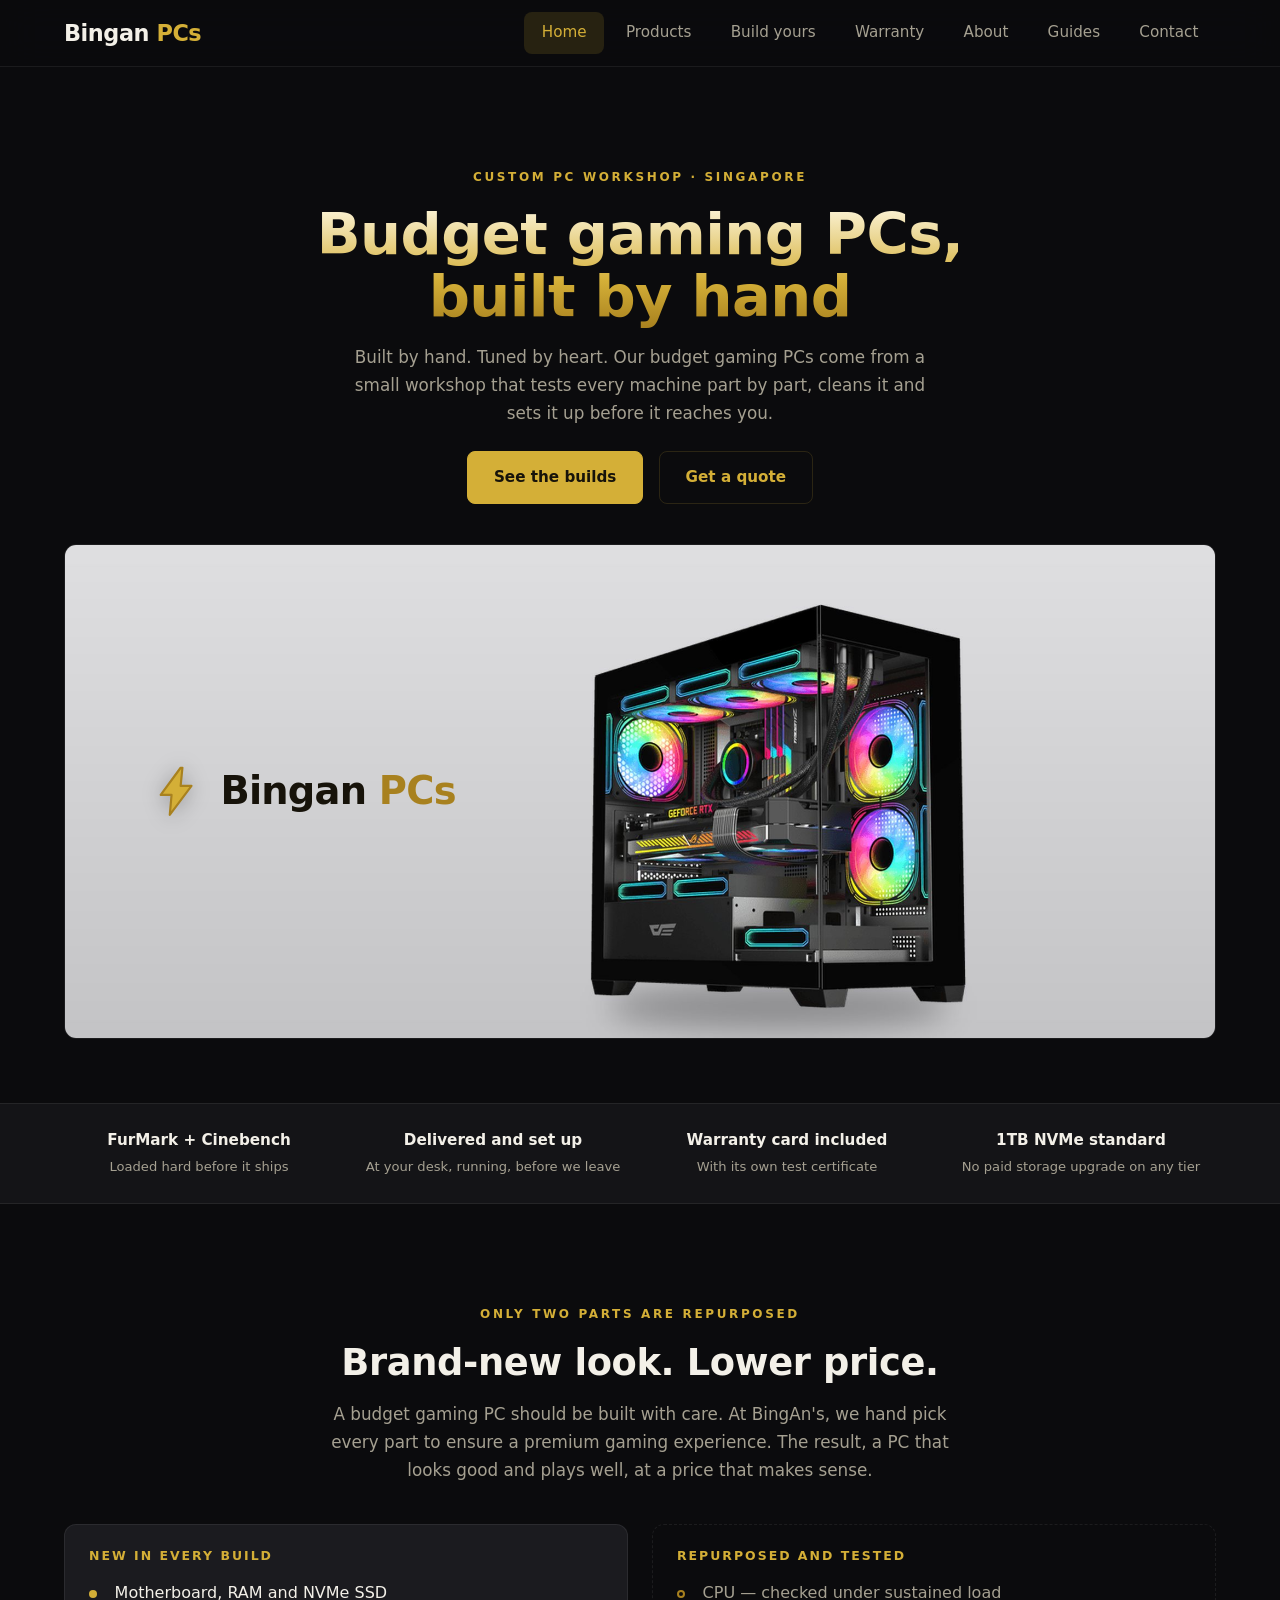
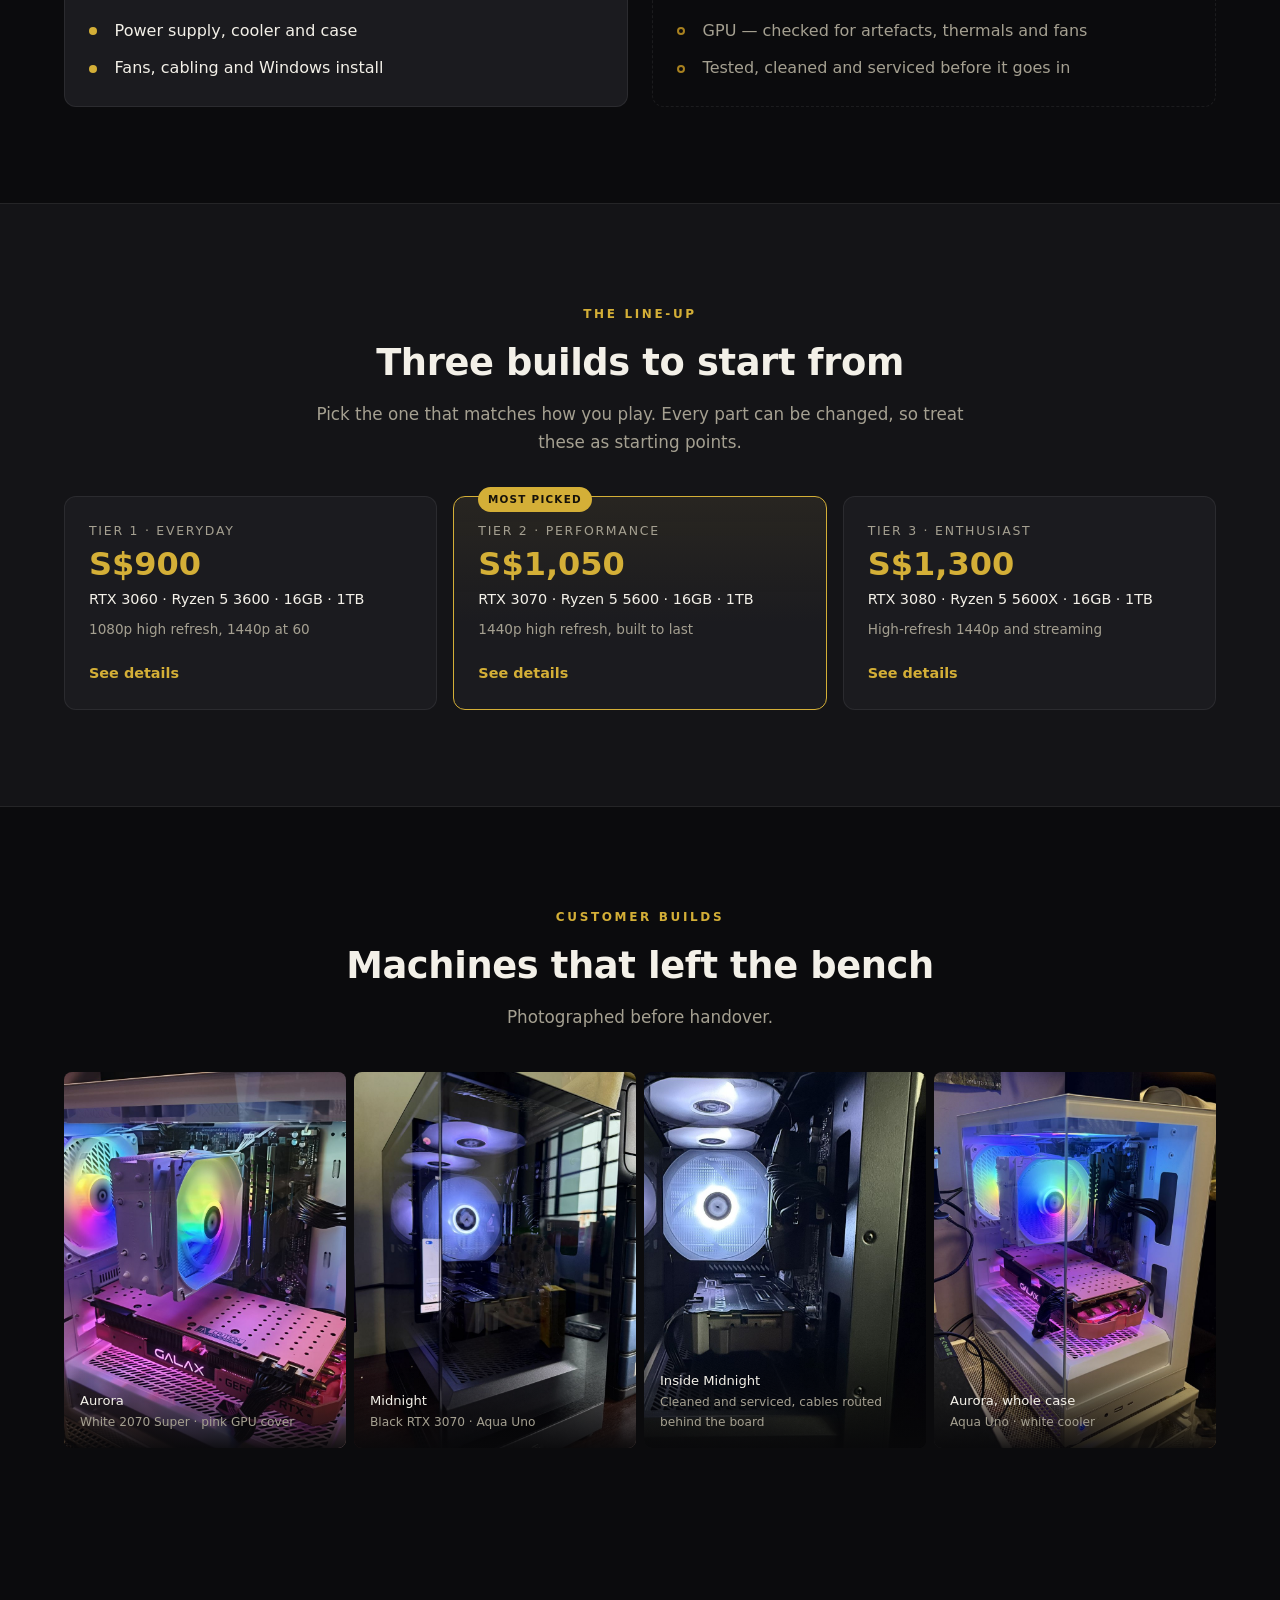
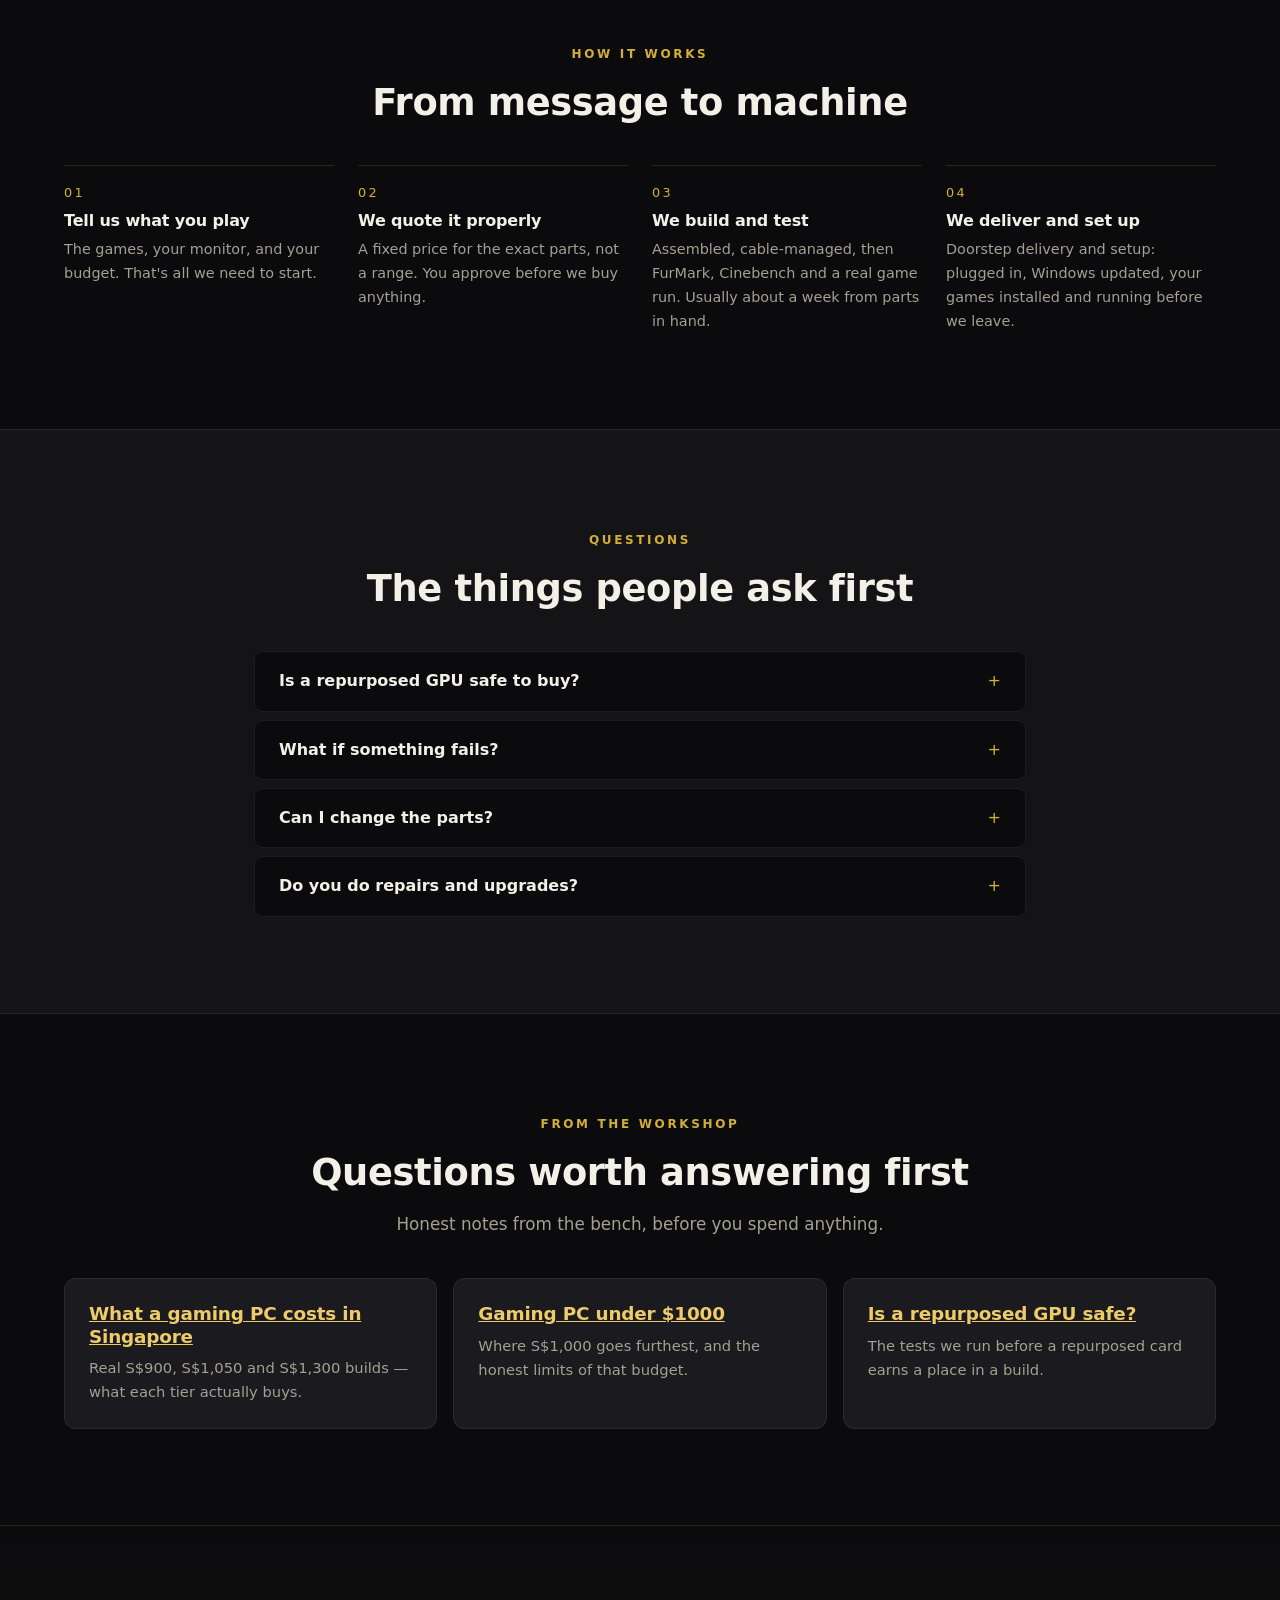
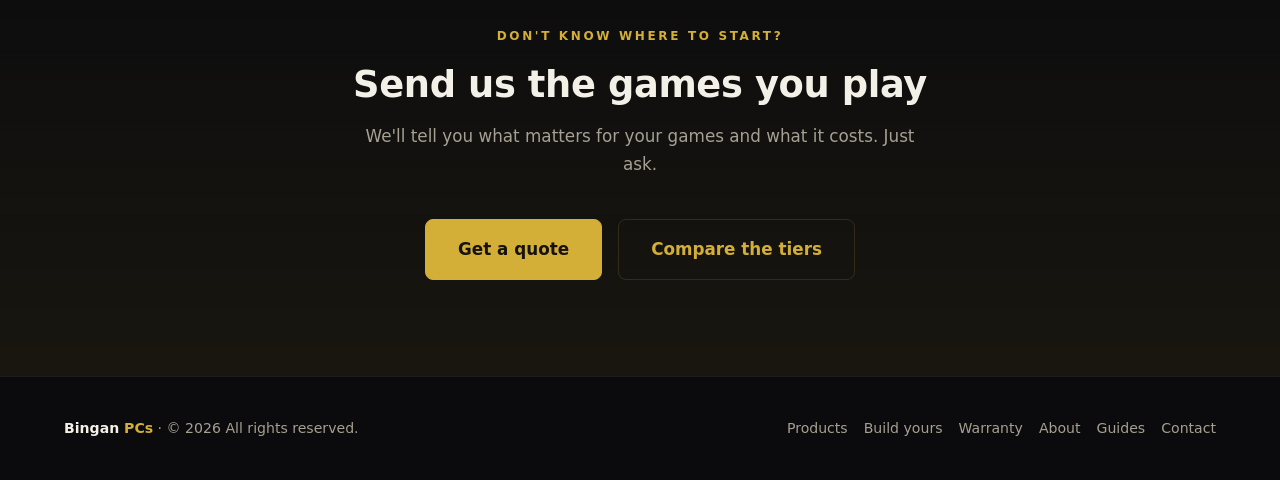
==== index.html @ a3b88c2c "Content update to better tell brand story" ====
<!DOCTYPE html>
<html lang="en-SG">
<head>
  <meta charset="UTF-8" />
  <meta name="viewport" content="width=device-width, initial-scale=1.0" />
  <title>Budget Gaming PC Singapore | Bingan PCs from S$900</title>
  <meta name="description" content="Bingan PCs builds budget gaming PCs by hand in Singapore from tested parts. Only the CPU and GPU are repurposed — 1TB NVMe standard, builds from S$900." />
  <link rel="canonical" href="https://binganpc.com/" />
  <meta name="theme-color" content="#0b0b0d" />
  <meta name="geo.region" content="SG" />
  <meta name="geo.placename" content="Singapore" />

  <meta property="og:site_name" content="Bingan PCs" />
  <meta property="og:title" content="Budget Gaming PC Singapore | Bingan PCs from S$900" />
  <meta property="og:description" content="Bingan PCs builds budget gaming PCs by hand in Singapore from tested parts. Only the CPU and GPU are repurposed — 1TB NVMe standard, builds from S$900." />
  <meta property="og:type" content="website" />
  <meta property="og:url" content="https://binganpc.com/" />
  <meta property="og:locale" content="en_SG" />
  <meta property="og:image" content="https://binganpc.com/assets/images/og/bingan-pcs-budget-gaming-pc-singapore.jpg" />
  <meta property="og:image:width" content="1200" />
  <meta property="og:image:height" content="630" />
  <meta name="twitter:card" content="summary_large_image" />
  <meta name="twitter:title" content="Budget Gaming PC Singapore | Bingan PCs from S$900" />
  <meta name="twitter:description" content="Bingan PCs builds budget gaming PCs by hand in Singapore from tested parts. Only the CPU and GPU are repurposed — 1TB NVMe standard, builds from S$900." />
  <meta name="twitter:image" content="https://binganpc.com/assets/images/og/bingan-pcs-budget-gaming-pc-singapore.jpg" />

  <link rel="icon" type="image/svg+xml" href="assets/icons/favicon.svg" />
  <link rel="stylesheet" href="css/styles.css" />

  <script type="application/ld+json">
  {
    "@context": "https://schema.org",
    "@graph": [
      {
        "@type": "Organization",
        "@id": "https://binganpc.com/#organization",
        "name": "Bingan PCs",
        "url": "https://binganpc.com/",
        "logo": "https://binganpc.com/assets/images/logo.png",
        "description": "Budget gaming PCs built by hand in Singapore from tested repurposed CPUs and GPUs, with all other parts new.",
        "areaServed": { "@type": "Country", "name": "Singapore" },
        "sameAs": ["https://www.carousell.sg/u/binganpc/"],
        "email": "support@binganpc.com"
      },
      {
        "@type": "WebSite",
        "@id": "https://binganpc.com/#website",
        "url": "https://binganpc.com/",
        "name": "Bingan PCs",
        "publisher": { "@id": "https://binganpc.com/#organization" },
        "inLanguage": "en-SG"
      },
      {
        "@type": "ComputerStore",
        "@id": "https://binganpc.com/#localbusiness",
        "name": "Bingan PCs",
        "url": "https://binganpc.com/",
        "image": "https://binganpc.com/assets/images/og/bingan-pcs-budget-gaming-pc-singapore.jpg",
        "logo": "https://binganpc.com/assets/images/logo.png",
        "description": "Custom budget gaming PCs, upgrades and repairs in Singapore.",
        "priceRange": "S$900–S$1,300",
        "currenciesAccepted": "SGD",
        "areaServed": { "@type": "Country", "name": "Singapore" }
      },
      {
        "@type": "FAQPage",
        "@id": "https://binganpc.com/#faq",
        "mainEntity": [
          {
            "@type": "Question",
            "name": "Is a repurposed GPU safe to buy?",
            "acceptedAnswer": {
              "@type": "Answer",
              "text": "It depends on which one. We test every card for artefacts under load, check the fans and thermals, and give it a clean and service before it goes in. If a card doesn't pass, we don't use it. That's why we repurpose parts one at a time instead of by the pallet."
            }
          },
          {
            "@type": "Question",
            "name": "What if something fails?",
            "acceptedAnswer": {
              "@type": "Answer",
              "text": "Every build is burned in before handover, so most faults surface before the machine reaches you. If a part fails afterwards, talk to us — we'd rather fix it than argue about it."
            }
          },
          {
            "@type": "Question",
            "name": "Can I change the parts?",
            "acceptedAnswer": {
              "@type": "Answer",
              "text": "Yes. Different case, more storage, RGB, a bigger GPU — the three tiers are starting points. Tell us the budget and we'll tell you honestly what it buys."
            }
          },
          {
            "@type": "Question",
            "name": "Do you do repairs and upgrades?",
            "acceptedAnswer": {
              "@type": "Answer",
              "text": "Yes — cleaning, re-pasting, storage upgrades, GPU swaps, and diagnosing machines that won't boot. Same workshop, same people."
            }
          }
        ]
      }
    ]
  }
  </script>
</head>
<body>
  <a class="skip-link" href="#main">Skip to content</a>

  <header class="site-header">
    <div class="container header-inner">
      <a href="index.html" class="brand">Bingan <span>PCs</span></a>

      <nav class="nav-toggle" aria-label="Menu toggle">
        <button type="button" id="navToggle" aria-expanded="false" aria-controls="mainNav" aria-label="Open menu">
          <img src="assets/images/down arrow.png" alt="" width="16" height="16" class="nav-arrow" />
        </button>
      </nav>

      <nav class="main-nav" id="mainNav" aria-label="Main navigation">
        <a href="index.html" aria-current="page">Home</a>
        <a href="products.html">Products</a>
        <a href="build.html">Build yours</a>
        <a href="warranty.html">Warranty</a>
        <a href="about.html">About</a>
        <a href="guides/index.html">Guides</a>
        <a href="contact.html">Contact</a>
      </nav>
    </div>
  </header>

  <main id="main">
    <section class="hero">
      <div class="container">
        <span class="eyebrow">Custom PC workshop · Singapore</span>
        <h1>Budget gaming PCs,<br />built by hand</h1>
        <p class="lead">Built by hand. Tuned by heart. Our budget gaming PCs come from a small workshop that tests every machine part by part, cleans it and sets it up before it reaches you.</p>
        <div class="hero-actions">
          <a href="products.html" class="btn btn-primary">See the builds</a>
          <a href="contact.html" class="btn btn-outline">Get a quote</a>
        </div>
      </div>
      <div class="container hero-media">
        <img class="hero-image" src="assets/images/hero.jpg" alt="A DarkFlash DS900M gaming PC with tempered glass panels and ARGB fans" width="2100" height="900" fetchpriority="high" />
        <div class="hero-mark" aria-hidden="true">
          <svg viewBox="0 0 32 32" fill="none" aria-hidden="true">
            <path d="M18 3 7 18h6l-1 11 12-16h-6l1-10z" fill="#d4af37" stroke="#a8811f" stroke-width="1.2" stroke-linejoin="round"/>
          </svg>
          <span>Bingan <em>PCs</em></span>
        </div>
      </div>
    </section>

    <section class="trust-strip">
      <div class="container trust-grid">
        <div class="trust-item"><strong>FurMark + Cinebench</strong><span>Loaded hard before it ships</span></div>
        <div class="trust-item"><strong>Delivered and set up</strong><span>At your desk, running, before we leave</span></div>
        <div class="trust-item"><strong>Warranty card included</strong><span>With its own test certificate</span></div>
        <div class="trust-item"><strong>1TB NVMe standard</strong><span>No paid storage upgrade on any tier</span></div>
      </div>
    </section>

    <section class="section">
      <div class="container">
        <div class="section-head">
          <span class="eyebrow">Only two parts are repurposed</span>
          <h2>Brand-new look. Lower price.</h2>
          <p class="lead">A budget gaming PC should be built with care. At BingAn's, we hand pick every part to ensure a premium gaming experience. The result, a PC that looks good and plays well, at a price that makes sense.</p>
        </div>

        <div class="split-2">
          <article class="panel">
            <h3 class="panel__title">New in every build</h3>
            <ul class="checklist">
              <li>Motherboard, RAM and NVMe SSD</li>
              <li>Power supply, cooler and case</li>
              <li>Fans, cabling and Windows install</li>
            </ul>
          </article>
          <article class="panel panel--muted">
            <h3 class="panel__title">Repurposed and tested</h3>
            <ul class="checklist checklist--dim">
              <li>CPU — checked under sustained load</li>
              <li>GPU — checked for artefacts, thermals and fans</li>
              <li>Tested, cleaned and serviced before it goes in</li>
            </ul>
          </article>
        </div>

        <!-- <p class="footnote">Everything you see is new, from the case to the cabling. Only the two parts inside that do the heavy lifting are repurposed, and both are tested before they go in.</p> -->
      </div>
    </section>

    <section class="section section-alt">
      <div class="container">
        <div class="section-head">
          <span class="eyebrow">The line-up</span>
          <h2>Three builds to start from</h2>
          <p class="lead">Pick the one that matches how you play. Every part can be changed, so treat these as starting points.</p>
        </div>

        <div class="tier-teaser">
          <a class="teaser" href="products.html#tier-1">
            <span class="teaser__label">Tier 1 · Everyday</span>
            <span class="teaser__price">S$900</span>
            <span class="teaser__spec">RTX 3060 · Ryzen 5 3600 · 16GB · 1TB</span>
            <span class="teaser__note">1080p high refresh, 1440p at 60</span>
            <span class="teaser__cta">See details</span>
          </a>
          <a class="teaser teaser--featured" href="products.html#tier-2">
            <span class="teaser__badge">Most picked</span>
            <span class="teaser__label">Tier 2 · Performance</span>
            <span class="teaser__price">S$1,050</span>
            <span class="teaser__spec">RTX 3070 · Ryzen 5 5600 · 16GB · 1TB</span>
            <span class="teaser__note">1440p high refresh, built to last</span>
            <span class="teaser__cta">See details</span>
          </a>
          <a class="teaser" href="products.html#tier-3">
            <span class="teaser__label">Tier 3 · Enthusiast</span>
            <span class="teaser__price">S$1,300</span>
            <span class="teaser__spec">RTX 3080 · Ryzen 5 5600X · 16GB · 1TB</span>
            <span class="teaser__note">High-refresh 1440p and streaming</span>
            <span class="teaser__cta">See details</span>
          </a>
        </div>
      </div>
    </section>

    <section class="section">
      <div class="container">
        <div class="section-head">
          <span class="eyebrow">Customer builds</span>
          <h2>Machines that left the bench</h2>
          <p class="lead">Photographed before handover.</p>
        </div>

        <div class="gallery">
          <figure>
            <img src="assets/images/builds/budget-gaming-pc-singapore-white-rgb.jpg" alt="Budget gaming PC in Singapore: white case with rainbow RGB fans and a pink graphics card cover" width="900" height="1200" />
            <figcaption>Aurora<span>White 2070 Super · pink GPU cover</span></figcaption>
          </figure>
          <figure>
            <img src="assets/images/builds/budget-gaming-pc-singapore-black-rgb.jpg" alt="Budget gaming PC in Singapore: black tempered-glass case with blue RGB lighting" width="900" height="1200" />
            <figcaption>Midnight<span>Black RTX 3070 · Aqua Uno</span></figcaption>
          </figure>
          <figure>
            <img src="assets/images/builds/budget-gaming-pc-singapore-internals.jpg" alt="Inside a Singapore-built budget gaming PC, showing the cleaned CPU cooler and graphics card" width="900" height="1200" />
            <figcaption>Inside Midnight<span>Cleaned and serviced, cables routed behind the board</span></figcaption>
          </figure>
          <figure>
            <img src="assets/images/builds/budget-gaming-pc-singapore-white-atx.jpg" alt="White budget gaming PC on the Singapore workshop stand, lit with rainbow RGB" width="900" height="1200" />
            <figcaption>Aurora, whole case<span>Aqua Uno · white cooler</span></figcaption>
          </figure>
        </div>
      </div>
    </section>

    <section class="section">
      <div class="container">
        <div class="section-head">
          <span class="eyebrow">How it works</span>
          <h2>From message to machine</h2>
        </div>
        <ol class="steps">
          <li class="step">
            <span class="step__num">01</span>
            <h3>Tell us what you play</h3>
            <p>The games, your monitor, and your budget. That's all we need to start.</p>
          </li>
          <li class="step">
            <span class="step__num">02</span>
            <h3>We quote it properly</h3>
            <p>A fixed price for the exact parts, not a range. You approve before we buy anything.</p>
          </li>
          <li class="step">
            <span class="step__num">03</span>
            <h3>We build and test</h3>
            <p>Assembled, cable-managed, then FurMark, Cinebench and a real game run. Usually about a week from parts in hand.</p>
          </li>
          <li class="step">
            <span class="step__num">04</span>
            <h3>We deliver and set up</h3>
            <p>Doorstep delivery and setup: plugged in, Windows updated, your games installed and running before we leave.</p>
          </li>
        </ol>
      </div>
    </section>

    <section class="section section-alt">
      <div class="container narrow">
        <div class="section-head">
          <span class="eyebrow">Questions</span>
          <h2>The things people ask first</h2>
        </div>

        <div class="faq">
          <details>
            <summary>Is a repurposed GPU safe to buy?</summary>
            <p>It depends on which one. We test every card for artefacts under load, check the fans and thermals, and give it a clean and service before it goes in. If a card doesn't pass, we don't use it. That's why we repurpose parts one at a time instead of by the pallet.</p>
          </details>
          <details>
            <summary>What if something fails?</summary>
            <p>Every build is burned in before handover, so most faults surface before the machine reaches you. If a part fails afterwards, talk to us — we'd rather fix it than argue about it.</p>
          </details>
          <details>
            <summary>Can I change the parts?</summary>
            <p>Yes. Different case, more storage, RGB, a bigger GPU — the three tiers are starting points. Tell us the budget and we'll tell you honestly what it buys.</p>
          </details>
          <details>
            <summary>Do you do repairs and upgrades?</summary>
            <p>Yes — cleaning, re-pasting, storage upgrades, GPU swaps, and diagnosing machines that won't boot. Same workshop, same people.</p>
          </details>
        </div>
      </div>
    </section>

    <section class="section">
      <div class="container">
        <div class="section-head">
          <span class="eyebrow">From the workshop</span>
          <h2>Questions worth answering first</h2>
          <p class="lead">Honest notes from the bench, before you spend anything.</p>
        </div>
        <div class="card-grid card-grid--3">
          <article class="card">
            <h3><a href="guides/budget-gaming-pc-cost-singapore.html">What a gaming PC costs in Singapore</a></h3>
            <p>Real S$900, S$1,050 and S$1,300 builds — what each tier actually buys.</p>
          </article>
          <article class="card">
            <h3><a href="guides/gaming-pc-under-1000-singapore.html">Gaming PC under $1000</a></h3>
            <p>Where S$1,000 goes furthest, and the honest limits of that budget.</p>
          </article>
          <article class="card">
            <h3><a href="guides/is-a-used-gpu-safe.html">Is a repurposed GPU safe?</a></h3>
            <p>The tests we run before a repurposed card earns a place in a build.</p>
          </article>
        </div>
      </div>
    </section>

    <section class="section section-cta">
      <div class="container cta">
        <span class="eyebrow">Don't know where to start?</span>
        <h2>Send us the games you play</h2>
        <p class="lead">We'll tell you what matters for your games and what it costs. Just ask.</p>
        <div class="hero-actions">
          <a href="contact.html" class="btn btn-primary btn-lg">Get a quote</a>
          <a href="products.html" class="btn btn-outline btn-lg">Compare the tiers</a>
        </div>
      </div>
    </section>
  </main>

  <footer class="site-footer">
    <div class="container footer-inner">
      <p><span class="brand-footer">Bingan <span>PCs</span></span> · &copy; <span id="year"></span> All rights reserved.</p>
      <nav class="footer-nav" aria-label="Footer navigation">
        <a href="products.html">Products</a>
        <a href="build.html">Build yours</a>
        <a href="warranty.html">Warranty</a>
        <a href="about.html">About</a>
        <a href="guides/index.html">Guides</a>
        <a href="contact.html">Contact</a>
      </nav>
    </div>
  </footer>

  <script src="js/main.js"></script>
</body>
</html>
---- css/styles.css ----
/* ==========================================================================
   PowerCyclePC — styles.css
   Base styles, design tokens, layout, and shared components.
   Theme: black + gold.
   ========================================================================== */

/* ---------- Design tokens ---------- */
:root {
  --color-bg: #0b0b0d;
  --color-surface: #141417;
  --color-surface-raised: #1b1b1f;
  --color-line: rgba(212, 175, 55, 0.16);
  --color-line-soft: rgba(255, 255, 255, 0.07);
  --color-text: #f3f0e8;
  --color-text-dim: #a5a091;
  --color-gold: #d4af37;
  --color-gold-light: #eecb6a;
  --color-gold-dark: #a8811f;
  --color-gold-ink: #17130a;

  --space-1: 0.5rem;
  --space-2: 1rem;
  --space-3: 1.5rem;
  --space-4: 2.5rem;
  --space-5: 4rem;
  --space-6: 6rem;

  --container-max: 1200px;
  --radius: 12px;
  --radius-sm: 8px;

  --font-sans: Inter, ui-sans-serif, system-ui, -apple-system, BlinkMacSystemFont, "Segoe UI", Roboto, "Helvetica Neue", Arial, sans-serif;
  --font-display: var(--font-sans);
}

html { scroll-behavior: smooth; -webkit-text-size-adjust: 100%; }
*, *::before, *::after { box-sizing: border-box; }

body {
  margin: 0;
  font-family: var(--font-sans);
  color: var(--color-text);
  background-color: var(--color-bg);
  line-height: 1.65;
  -webkit-font-smoothing: antialiased;
}

::selection { background: var(--color-gold); color: var(--color-gold-ink); }

h1, h2, h3 { font-family: var(--font-display); font-weight: 600; letter-spacing: -0.01em; line-height: 1.2; }
h2 { font-size: clamp(1.6rem, 3.4vw, 2.3rem); margin: 0 0 var(--space-2); }
h3 { font-size: 1.15rem; margin: 0 0 var(--space-1); }

img { max-width: 100%; height: auto; display: block; }

p { margin: 0 0 var(--space-2); }
a { color: var(--color-gold-light); }

:focus-visible { outline: 3px solid var(--color-gold); outline-offset: 3px; }

.skip-link {
  position: absolute; left: -9999px; top: 0; z-index: 999;
  background: var(--color-gold); color: var(--color-gold-ink);
  padding: var(--space-1) var(--space-2); font-weight: 600; text-decoration: none;
}
.skip-link:focus { left: var(--space-2); top: var(--space-1); }

/* ---------- Layout ---------- */
.container { width: 100%; max-width: var(--container-max); margin-inline: auto; padding-inline: var(--space-3); }
.container.narrow { max-width: 820px; }
.section { padding-block: var(--space-6); }
.section--tight-top { padding-top: var(--space-4); }
.section-alt { background-color: var(--color-surface); border-block: 1px solid var(--color-line-soft); }
.lead { color: var(--color-text-dim); font-size: 1.05rem; }
.eyebrow { display: inline-block; color: var(--color-gold); font-size: 0.75rem; font-weight: 600; letter-spacing: 0.22em; text-transform: uppercase; margin-bottom: var(--space-2); }
.eyebrow.small { font-size: 0.68rem; letter-spacing: 0.16em; }
.section-head { text-align: center; margin-bottom: var(--space-4); }
.section-head h1, .section-head h2 { margin: 0 0 var(--space-2); }
.section-head .lead { max-width: 62ch; margin-inline: auto; }

.footnote { color: var(--color-text-dim); font-size: 0.85rem; max-width: 76ch; margin: var(--space-3) auto 0; text-align: center; }

/* ---------- Breadcrumbs ---------- */
.breadcrumbs { max-width: var(--container-max); margin-inline: auto; padding: var(--space-2) var(--space-3) 0; font-size: 0.8rem; color: var(--color-text-dim); }
.breadcrumbs ol { list-style: none; display: flex; flex-wrap: wrap; gap: 0.35rem; margin: 0; padding: 0; }
.breadcrumbs li { display: inline-flex; align-items: center; gap: 0.35rem; }
.breadcrumbs li + li::before { content: "/"; color: var(--color-gold-dark); }
.breadcrumbs a { color: var(--color-text-dim); text-decoration: none; }
.breadcrumbs a:hover { color: var(--color-gold); }
.breadcrumbs [aria-current="page"] { color: var(--color-gold); }

/* ---------- Article / guide pages ---------- */
.article { max-width: 820px; margin-inline: auto; }
.article h2 { margin-top: var(--space-4); }
.article p, .article li { color: var(--color-text-dim); }
.article strong { color: var(--color-text); }
.article ul, .article ol { padding-left: 1.3rem; }
.article__meta { color: var(--color-gold); font-size: 0.82rem; letter-spacing: 0.06em; margin-bottom: var(--space-3); }
.article figure { margin: var(--space-3) 0; }
.article figure img { width: 100%; border-radius: var(--radius); border: 1px solid var(--color-line-soft); }
.article figure img.img--component { display: block; max-width: 560px; margin-inline: auto; }
.article figcaption { margin-top: 0.45rem; color: var(--color-text-dim); font-size: 0.78rem; line-height: 1.45; }
.article .perf-compare { margin: var(--space-3) 0; padding: var(--space-3); border: 1px solid var(--color-line-soft); border-radius: var(--radius); background: var(--color-surface-raised); }
.article .perf-row { display: grid; grid-template-columns: 160px 1fr 58px; gap: 0.75rem; align-items: center; margin-bottom: 0.85rem; color: var(--color-text); font-size: 0.88rem; }
.article .perf-row:last-of-type { margin-bottom: 0; }
.article .perf-track { height: 12px; border-radius: 999px; background: rgba(255, 255, 255, 0.08); overflow: hidden; }
.article .perf-bar { display: block; height: 100%; border-radius: inherit; }
.article .perf-bar--igpu { background: #8f96a3; }
.article .perf-bar--dgpu { background: var(--color-gold); }
.article .perf-value { text-align: right; color: var(--color-gold); font-weight: 600; }
.article .perf-note { margin-top: 1rem; font-size: 0.78rem; }
@media (max-width: 560px) {
  .article .perf-row { grid-template-columns: 1fr 58px; }
  .article .perf-track { grid-column: 1 / -1; grid-row: 2; }
}
.article .faq { margin-top: var(--space-2); }
.article__cta { margin-top: var(--space-4); padding: var(--space-3); border: 1px dashed var(--color-line); border-radius: var(--radius); background: rgba(212, 175, 55, 0.04); text-align: center; }
.article__cta p { color: var(--color-text-dim); margin-bottom: var(--space-2); }
.article__cta .btn { margin: 0.25rem; }

/* ---------- Hero ---------- */
.hero { padding-block: var(--space-6) var(--space-5); text-align: center; }
.hero--compact { padding-block: var(--space-5) var(--space-3); }
.hero h1 {
  margin: 0 0 var(--space-2);
  font-size: clamp(2.2rem, 6vw, 3.6rem);
  line-height: 1.08;
  background: linear-gradient(180deg, #fdf6dd 0%, var(--color-gold) 62%, var(--color-gold-dark) 100%);
  -webkit-background-clip: text;
  background-clip: text;
  -webkit-text-fill-color: transparent;
  color: transparent;
}
.hero .lead { margin: 0 auto var(--space-3); max-width: 56ch; }
.hero-actions { display: flex; gap: var(--space-2); justify-content: center; flex-wrap: wrap; }
.hero-media { margin-top: var(--space-4); position: relative; }
.hero-mark {
  position: absolute; left: 9%; top: 50%; transform: translateY(-50%);
  display: flex; align-items: center; gap: 0.9rem; pointer-events: none;
}
.hero-mark svg { width: 58px; height: 58px; filter: drop-shadow(0 2px 10px rgba(0,0,0,.25)); }
.hero-mark span { font-size: clamp(1.5rem, 3vw, 2.4rem); font-weight: 700; letter-spacing: -0.02em; color: #17130a; }
.hero-mark em { font-style: normal; color: #a8811f; }
@media (max-width: 760px) { .hero-mark { left: 6%; gap: 0.5rem; } .hero-mark svg { width: 34px; height: 34px; } }
.hero-image { width: 100%; border-radius: var(--radius); border: 1px solid var(--color-line-soft); }

/* ---------- Buttons ---------- */
.btn {
  display: inline-flex; align-items: center; justify-content: center;
  gap: var(--space-1);
  background-color: var(--color-gold);
  color: var(--color-gold-ink);
  border: 1px solid var(--color-gold);
  text-decoration: none;
  padding: 0.8rem 1.6rem;
  border-radius: var(--radius-sm);
  font-weight: 600;
  font-size: 0.95rem;
  transition: background-color 0.2s ease, transform 0.2s ease, border-color 0.2s ease, color 0.2s ease;
}
.btn:hover { background-color: var(--color-gold-light); border-color: var(--color-gold-light); transform: translateY(-1px); }
.btn-primary { background-color: var(--color-gold); color: var(--color-gold-ink); }
.btn-outline { background-color: transparent; color: var(--color-gold); border-color: var(--color-line); }
.btn-outline:hover { background-color: rgba(212, 175, 55, 0.1); border-color: var(--color-gold); color: var(--color-gold-light); transform: translateY(-1px); }
.btn-lg { padding: 1rem 2rem; font-size: 1.05rem; }
.btn-block { display: flex; width: 100%; margin-top: var(--space-3); }

/* ---------- Header & nav ---------- */
.site-header {
  position: sticky; top: 0; z-index: 100;
  background-color: rgba(11, 11, 13, 0.85);
  border-block-end: 1px solid var(--color-line-soft);
  backdrop-filter: saturate(180%) blur(20px);
  -webkit-backdrop-filter: saturate(180%) blur(20px);
}
.header-inner { position: relative; display: flex; align-items: center; justify-content: space-between; height: 66px; gap: var(--space-2); }
.brand { font-family: var(--font-display); font-size: 1.4rem; font-weight: 700; color: var(--color-text); text-decoration: none; white-space: nowrap; letter-spacing: -0.02em; }
.brand span { color: var(--color-gold); }

.nav-toggle { display: none; }
.nav-toggle button { width: 44px; height: 34px; background: transparent; border: 1px solid var(--color-line); border-radius: 6px; display: flex; align-items: center; justify-content: center; padding: 0; cursor: pointer; }
.nav-arrow { width: 16px; height: auto; transition: transform 0.3s ease; }

.main-nav { display: flex; gap: 0.25rem; }
.main-nav a { padding: 0.5rem 1.1rem; color: var(--color-text-dim); text-decoration: none; border-radius: var(--radius-sm); font-size: 0.95rem; transition: color 0.2s ease, background-color 0.2s ease; }
.main-nav a:hover { color: var(--color-gold); background-color: rgba(212, 175, 55, 0.08); }
.main-nav a[aria-current="page"] { color: var(--color-gold); background-color: rgba(212, 175, 55, 0.14); font-weight: 500; }

@media (max-width: 768px) {
  .nav-toggle { display: inline-flex; }
  .main-nav {
    position: absolute; top: calc(100% + 8px); right: var(--space-2);
    min-width: 220px; padding: var(--space-2);
    flex-direction: column; gap: 0.25rem;
    background-color: var(--color-surface-raised);
    border: 1px solid var(--color-line);
    border-radius: var(--radius);
    box-shadow: 0 16px 40px rgba(0, 0, 0, 0.5);
    opacity: 0; pointer-events: none;
    transform: translateY(-8px);
    transition: opacity 0.22s ease, transform 0.22s ease;
  }
  .main-nav.is-open { opacity: 1; pointer-events: auto; transform: translateY(0); }
  .main-nav a { padding: 0.7rem var(--space-2); text-align: center; }
}

/* ---------- Trust strip ---------- */
.trust-strip { border-block: 1px solid var(--color-line-soft); background-color: var(--color-surface); padding-block: var(--space-3); }
.trust-grid { display: grid; grid-template-columns: repeat(4, 1fr); gap: var(--space-3); }
.trust-item { text-align: center; }
.trust-item strong { display: block; color: var(--color-text); font-size: 0.95rem; }
.trust-item span { color: var(--color-text-dim); font-size: 0.82rem; }
@media (max-width: 720px) {
  .trust-grid { grid-template-columns: repeat(2, 1fr); gap: var(--space-2); }
}

/* ---------- Panels / comparison split ---------- */
.split-2 { display: grid; grid-template-columns: 1fr 1fr; gap: var(--space-3); }
@media (max-width: 720px) { .split-2 { grid-template-columns: 1fr; } }

.panel { background-color: var(--color-surface-raised); border: 1px solid var(--color-line-soft); border-radius: var(--radius); padding: var(--space-3); }
.panel--muted { background-color: transparent; border-style: dashed; }
.panel__title { color: var(--color-gold); font-size: 0.78rem; letter-spacing: 0.16em; text-transform: uppercase; margin-bottom: var(--space-2); }

.checklist { list-style: none; margin: 0; padding: 0; display: grid; gap: 0.7rem; }
.checklist li { position: relative; padding-left: 1.6rem; color: var(--color-text); }
.checklist li::before { content: ""; position: absolute; left: 0; top: 0.6em; width: 8px; height: 8px; border-radius: 50%; background: var(--color-gold); }
.checklist--dim li { color: var(--color-text-dim); }
.checklist--dim li::before { background: transparent; border: 2px solid var(--color-gold-dark); }
.checklist--wide { max-width: 70ch; margin-inline: auto; }
.checklist--wide li { color: var(--color-text-dim); }
.checklist--wide strong { color: var(--color-text); }

/* ---------- Tier teasers ---------- */
.tier-teaser { display: grid; grid-template-columns: repeat(3, 1fr); gap: var(--space-2); }
@media (max-width: 900px) { .tier-teaser { grid-template-columns: 1fr; } }

.teaser {
  position: relative;
  display: flex; flex-direction: column; gap: 0.35rem;
  padding: var(--space-3);
  background-color: var(--color-surface-raised);
  border: 1px solid var(--color-line-soft);
  border-radius: var(--radius);
  text-decoration: none; color: inherit;
  transition: border-color 0.2s ease, transform 0.2s ease;
}
.teaser:hover { border-color: var(--color-gold); transform: translateY(-2px); }
.teaser--featured { border-color: var(--color-gold); background: linear-gradient(180deg, rgba(212, 175, 55, 0.07), transparent 60%), var(--color-surface-raised); }
.teaser__badge { position: absolute; top: -10px; left: var(--space-3); background: var(--color-gold); color: var(--color-gold-ink); font-size: 0.65rem; font-weight: 700; letter-spacing: 0.12em; text-transform: uppercase; padding: 0.25rem 0.6rem; border-radius: 999px; }
.teaser__label { color: var(--color-text-dim); font-size: 0.78rem; letter-spacing: 0.14em; text-transform: uppercase; }
.teaser__price { color: var(--color-gold); font-size: 2rem; font-weight: 600; line-height: 1.1; }
.teaser__spec { font-size: 0.9rem; color: var(--color-text); }
.teaser__note { font-size: 0.85rem; color: var(--color-text-dim); }
.teaser__cta { margin-top: var(--space-2); font-size: 0.9rem; font-weight: 600; color: var(--color-gold); }

/* ---------- Steps ---------- */
.steps { list-style: none; margin: 0; padding: 0; display: grid; grid-template-columns: repeat(4, 1fr); gap: var(--space-3); counter-reset: step; }
@media (max-width: 900px) { .steps { grid-template-columns: 1fr 1fr; } }
@media (max-width: 560px) { .steps { grid-template-columns: 1fr; } }
.step { border-top: 1px solid var(--color-line); padding-top: var(--space-2); }
.step__num { display: block; color: var(--color-gold); font-size: 0.8rem; letter-spacing: 0.18em; margin-bottom: var(--space-1); }
.step h3 { font-size: 1rem; }
.step p { color: var(--color-text-dim); font-size: 0.9rem; margin: 0; }

/* ---------- FAQ ---------- */
.faq { display: grid; gap: var(--space-1); }
.faq details { background-color: var(--color-bg); border: 1px solid var(--color-line-soft); border-radius: var(--radius-sm); padding: var(--space-2) var(--space-3); }
.faq details[open] { border-color: var(--color-line); }
.faq summary { cursor: pointer; font-weight: 600; list-style: none; display: flex; justify-content: space-between; gap: var(--space-2); }
.faq summary::-webkit-details-marker { display: none; }
.faq summary::after { content: "+"; color: var(--color-gold); font-weight: 400; }
.faq details[open] summary::after { content: "–"; }
.faq p { color: var(--color-text-dim); font-size: 0.95rem; margin: var(--space-2) 0 0; }

/* ---------- CTA band ---------- */
.section-cta { background: linear-gradient(180deg, transparent, rgba(212, 175, 55, 0.07)); border-top: 1px solid var(--color-line-soft); }
.cta { text-align: center; }
.cta h2 { margin: 0 0 var(--space-2); }
.cta .lead { margin: 0 auto var(--space-4); max-width: 54ch; }

/* ---------- Cards (generic) ---------- */
.card-grid { display: grid; gap: var(--space-2); }
.card-grid--3 { grid-template-columns: repeat(3, 1fr); }
@media (max-width: 800px) { .card-grid--3 { grid-template-columns: 1fr; } }
.card { background-color: var(--color-surface-raised); border: 1px solid var(--color-line-soft); border-radius: var(--radius); padding: var(--space-3); }
.card p { color: var(--color-text-dim); font-size: 0.92rem; margin: 0; }

/* ---------- Footer ---------- */
.site-footer { padding-block: var(--space-4); border-top: 1px solid var(--color-line-soft); color: var(--color-text-dim); font-size: 0.88rem; }
.footer-inner { display: flex; justify-content: space-between; align-items: center; gap: var(--space-2); flex-wrap: wrap; }
.site-footer p { margin: 0; }
.brand-footer { color: var(--color-text); font-weight: 600; }
.brand-footer span { color: var(--color-gold); }
.footer-nav { display: flex; gap: var(--space-2); }
.footer-nav a { color: var(--color-text-dim); text-decoration: none; }
.footer-nav a:hover { color: var(--color-gold); }

/* ==========================================================================
   Products page
   ========================================================================== */

.tier-grid { display: grid; gap: var(--space-2); align-items: stretch; }
@media (min-width: 900px) { .tier-grid { grid-template-columns: repeat(3, 1fr); } }

.product-card {
  position: relative;
  display: flex; flex-direction: column;
  background-color: var(--color-surface-raised);
  border: 1px solid var(--color-line-soft);
  border-radius: var(--radius);
  padding: var(--space-3);
}
.product-card--featured { border: 1px solid var(--color-gold); background: linear-gradient(180deg, rgba(212, 175, 55, 0.06), transparent 45%), var(--color-surface-raised); }
.card-badge { position: absolute; top: -10px; left: var(--space-3); background: var(--color-gold); color: var(--color-gold-ink); font-size: 0.65rem; font-weight: 700; letter-spacing: 0.12em; text-transform: uppercase; padding: 0.25rem 0.6rem; border-radius: 999px; }
.card-header { margin-bottom: var(--space-2); }
.card-kicker { display: block; color: var(--color-text-dim); font-size: 0.76rem; letter-spacing: 0.14em; text-transform: uppercase; margin-bottom: var(--space-1); }
.price { color: var(--color-gold); font-weight: 600; font-size: 2.1rem; line-height: 1.1; margin: 0; }
.card-sub { color: var(--color-text-dim); font-size: 0.88rem; margin: var(--space-1) 0 0; }

.product-specs { width: 100%; border-collapse: collapse; margin-bottom: var(--space-2); }
.product-specs th, .product-specs td { padding: 0.55rem 0; text-align: left; vertical-align: top; font-size: 0.9rem; border-bottom: 1px solid var(--color-line-soft); font-weight: 400; }
.product-specs th { width: 38%; color: var(--color-text-dim); }
.product-specs td { color: var(--color-text); }
.alt { color: var(--color-text-dim); font-size: 0.82rem; }
.incl { color: var(--color-gold); font-size: 0.72rem; letter-spacing: 0.1em; text-transform: uppercase; }

.gameplay-section { margin-bottom: var(--space-2); }
.gameplay-title { font-size: 0.72rem; letter-spacing: 0.14em; text-transform: uppercase; color: var(--color-text-dim); margin-bottom: var(--space-1); }
.gameplay-list { list-style: none; margin: 0; padding: 0; }
.gameplay-list li { padding: 0.5rem 0; border-bottom: 1px solid var(--color-line-soft); font-size: 0.86rem; }
.gameplay-list li:last-child { border-bottom: 0; }
.gameplay-list strong { display: block; font-weight: 500; color: var(--color-text); }
.gameplay-list span { display: block; color: var(--color-text-dim); font-size: 0.79rem; }

.card-foot { color: var(--color-text-dim); font-size: 0.84rem; margin: auto 0 0; padding-top: var(--space-2); border-top: 1px solid var(--color-line-soft); }

/* Comparison table */
.table-scroll { overflow-x: auto; }
.compare { width: 100%; border-collapse: collapse; min-width: 640px; font-size: 0.92rem; }
.compare th, .compare td { padding: 0.75rem var(--space-2); text-align: left; border-bottom: 1px solid var(--color-line-soft); }
.compare thead th { color: var(--color-text-dim); font-size: 0.76rem; letter-spacing: 0.12em; text-transform: uppercase; font-weight: 600; }
.compare tbody th { color: var(--color-text-dim); font-weight: 400; width: 22%; }
.compare .price-cell { color: var(--color-gold); font-weight: 600; font-size: 1.05rem; }
.compare .is-featured { background-color: rgba(212, 175, 55, 0.06); }

/* Options */
.option-grid { display: grid; grid-template-columns: repeat(2, 1fr); gap: var(--space-2); }
@media (max-width: 700px) { .option-grid { grid-template-columns: 1fr; } }
.option-card { background-color: var(--color-surface-raised); border: 1px solid var(--color-line-soft); border-radius: var(--radius); padding: var(--space-3); }
.option-card p { color: var(--color-text-dim); font-size: 0.9rem; margin: 0; }
.option-price { color: var(--color-gold) !important; font-weight: 600; margin-bottom: var(--space-1) !important; }

/* ==========================================================================
   Contact page
   ========================================================================== */
.contact-stack { display: grid; grid-template-columns: repeat(3, 1fr); gap: var(--space-2); align-items: stretch; }
@media (max-width: 860px) { .contact-stack { grid-template-columns: 1fr; } }

.contact-card[hidden] { display: none; }
.contact-card { display: flex; flex-direction: column; text-align: center; background-color: var(--color-surface-raised); border: 1px solid var(--color-line-soft); border-radius: var(--radius); overflow: hidden; }
.card-image-wrap { aspect-ratio: 16 / 10; background-color: #fff; overflow: hidden; }
.card-image-wrap img { width: 100%; height: 100%; object-fit: contain; padding: var(--space-4); }
.card-body { padding: var(--space-3); display: flex; flex-direction: column; gap: var(--space-1); flex: 1; }
.card-body h2 { margin: 0; font-size: 1.35rem; }
.card-body .lead { font-size: 0.92rem; margin: 0 0 var(--space-2); }
.card-body .btn { margin-top: auto; }

.info-grid { display: grid; grid-template-columns: repeat(3, 1fr); gap: var(--space-2); margin-top: var(--space-4); }
@media (max-width: 800px) { .info-grid { grid-template-columns: 1fr; } }
.info-card { border-left: 2px solid var(--color-gold-dark); padding-left: var(--space-2); }
.info-card p { color: var(--color-text-dim); font-size: 0.9rem; margin: 0; }

.payment-wrapper { text-align: center; max-width: 70ch; margin-inline: auto; }
.payment-wrapper h2 { margin: 0 0 var(--space-2); }
.payment-wrapper .lead { margin: 0 auto var(--space-2); }
.payment-wrapper p:last-child { color: var(--color-text-dim); font-size: 0.9rem; }

/* ==========================================================================
   About page
   ========================================================================== */
.split { display: grid; grid-template-columns: 1fr; gap: var(--space-4); align-items: start; }
.story { max-width: 70ch; }
.story p { color: var(--color-text-dim); }
.story h2 { margin-bottom: var(--space-2); }
.story-media img { display: block; width: 100%; max-width: 860px; margin-inline: auto; border-radius: var(--radius); border: 1px solid var(--color-line-soft); }

/* ==========================================================================
   Build photography
   ========================================================================== */
.product-card--media { padding-top: 0; }
.card-media { margin: 0 calc(-1 * var(--space-3)) var(--space-3); }
.card-media img { width: 100%; aspect-ratio: 4 / 3; object-fit: cover; display: block; }

.gallery { display: grid; grid-template-columns: repeat(4, 1fr); gap: var(--space-1); }
@media (max-width: 900px) { .gallery { grid-template-columns: repeat(2, 1fr); } }
@media (max-width: 520px) { .gallery { grid-template-columns: 1fr; } }
.gallery figure { margin: 0; position: relative; overflow: hidden; border-radius: var(--radius-sm); background: var(--color-surface-raised); }
.gallery img { width: 100%; height: 100%; object-fit: cover; aspect-ratio: 3 / 4; transition: transform 0.4s ease; }
.gallery figure:hover img { transform: scale(1.03); }
.gallery figcaption {
  position: absolute; inset: auto 0 0 0;
  padding: var(--space-3) var(--space-2) var(--space-2);
  font-size: 0.82rem; color: var(--color-text);
  background: linear-gradient(180deg, transparent, rgba(8, 8, 10, 0.92));
}
.gallery figcaption span { display: block; color: var(--color-text-dim); font-size: 0.76rem; }
/* ==========================================================================
   Configurator (build.html)
   ========================================================================== */
.config { display: grid; grid-template-columns: minmax(0, 1fr) 340px; gap: var(--space-4); align-items: start; }
@media (max-width: 940px) { .config { grid-template-columns: 1fr; } }

.config-step { border: 0; padding: 0; margin: 0 0 var(--space-4); }
.config-step legend { display: flex; align-items: center; gap: 0.6rem; padding: 0; margin-bottom: var(--space-2); }
.config-step__num {
  display: inline-flex; align-items: center; justify-content: center;
  width: 26px; height: 26px; border-radius: 50%;
  border: 1px solid var(--color-gold); color: var(--color-gold);
  font-size: 0.8rem; flex-shrink: 0;
}
.config-step__title { font-size: 1.15rem; font-weight: 600; }

.base-grid { display: grid; grid-template-columns: repeat(3, 1fr); gap: var(--space-2); }
@media (max-width: 760px) { .base-grid { grid-template-columns: 1fr; } }

.base-option { position: relative; display: block; cursor: pointer; }
.base-option input { position: absolute; inset: 0; width: 100%; height: 100%; margin: 0; opacity: 0; cursor: pointer; z-index: 2; }
.base-card {
  position: relative; display: flex; flex-direction: column; height: 100%;
  overflow: hidden; background: var(--color-surface-raised);
  border: 1px solid var(--color-line-soft); border-radius: var(--radius);
  transition: border-color 0.2s ease, transform 0.2s ease;
}
.base-option:hover .base-card { border-color: var(--color-line); }
.base-option input:checked + .base-card { border-color: var(--color-gold); box-shadow: inset 0 0 0 1px var(--color-gold); }
.base-option input:focus-visible + .base-card { outline: 3px solid var(--color-gold); outline-offset: 3px; }
.base-card img { width: 100%; aspect-ratio: 4 / 3; object-fit: cover; }
.base-card__badge {
  position: absolute; top: 8px; left: 8px; z-index: 1;
  background: var(--color-gold); color: var(--color-gold-ink);
  font-size: 0.6rem; font-weight: 700; letter-spacing: 0.1em; text-transform: uppercase;
  padding: 0.2rem 0.5rem; border-radius: 999px;
}
.base-card__body { display: flex; flex-direction: column; gap: 0.15rem; padding: var(--space-2); flex: 1; }
.base-card__name { font-weight: 600; font-size: 0.95rem; }
.base-card__spec { color: var(--color-text-dim); font-size: 0.8rem; }
.base-card__price { color: var(--color-gold); font-weight: 600; font-size: 1.15rem; margin-top: auto; padding-top: 0.4rem; }

.opt-group { margin-bottom: var(--space-3); }
.opt-label { color: var(--color-text-dim); font-size: 0.72rem; letter-spacing: 0.14em; text-transform: uppercase; margin: 0 0 0.6rem; }
.pills { display: flex; flex-wrap: wrap; gap: 0.6rem; }
.pill { position: relative; cursor: pointer; }
.pill input { position: absolute; inset: 0; width: 100%; height: 100%; margin: 0; opacity: 0; cursor: pointer; z-index: 2; }
.pill span {
  display: flex; flex-direction: column; gap: 0.1rem;
  min-width: 160px; padding: 0.7rem 1rem;
  border: 1px solid var(--color-line-soft); border-radius: 10px;
  background: var(--color-surface-raised);
  transition: border-color 0.2s ease, background-color 0.2s ease;
}
.pill:hover span { border-color: var(--color-line); }
.pill input:checked + span { border-color: var(--color-gold); background: rgba(212, 175, 55, 0.08); }
.pill input:focus-visible + span { outline: 3px solid var(--color-gold); outline-offset: 3px; }
.pill em { font-style: normal; font-size: 0.76rem; color: var(--color-text-dim); }
.pill input:checked + span em { color: var(--color-gold); }
.opt-hint { color: var(--color-text-dim); font-size: 0.8rem; margin: var(--space-2) 0 0; }

.summary {
  position: sticky; top: 84px;
  background: var(--color-surface-raised);
  border: 1px solid var(--color-line);
  border-radius: var(--radius);
  padding: var(--space-3);
}
@media (max-width: 940px) { .summary { position: static; } }
.summary__label { color: var(--color-gold); font-size: 0.72rem; letter-spacing: 0.16em; text-transform: uppercase; margin: 0 0 var(--space-2); }
.summary__list { list-style: none; margin: 0 0 var(--space-2); padding: 0; display: grid; gap: 0.55rem; }
.summary__list li { display: flex; flex-direction: column; gap: 0.05rem; padding-bottom: 0.55rem; border-bottom: 1px solid var(--color-line-soft); }
.summary__list span { color: var(--color-text-dim); font-size: 0.68rem; letter-spacing: 0.12em; text-transform: uppercase; }
.summary__list b { font-weight: 500; font-size: 0.9rem; }
.summary__list i { font-style: normal; font-size: 0.78rem; color: var(--color-gold); }
.summary__total { display: flex; justify-content: space-between; align-items: baseline; gap: var(--space-2); margin: var(--space-2) 0 var(--space-1); }
.summary__total span { color: var(--color-text-dim); font-size: 0.85rem; }
.summary__total strong { color: var(--color-gold); font-size: 1.7rem; font-weight: 600; }
.summary__note { color: var(--color-text-dim); font-size: 0.76rem; margin: 0 0 var(--space-2); }
.summary .btn-block + .btn-block { margin-top: 0.6rem; }
.summary__copied { color: var(--color-gold); font-size: 0.78rem; margin: 0.6rem 0 0; text-align: center; }

/* ---------- Tier card motion ---------- */
.product-card {
  transition: transform 0.35s cubic-bezier(0.2, 0.8, 0.2, 1),
              border-color 0.3s ease, box-shadow 0.35s ease;
}
.product-card:hover {
  transform: translateY(-6px);
  border-color: var(--color-gold);
  box-shadow: 0 18px 44px rgba(0, 0, 0, 0.5), 0 0 0 1px rgba(212, 175, 55, 0.25);
}
.product-card .card-media { overflow: hidden; }
.product-card .card-media img { transition: transform 0.6s cubic-bezier(0.2, 0.8, 0.2, 1); }
.product-card:hover .card-media img { transform: scale(1.045); }
.product-card--featured:hover { box-shadow: 0 18px 44px rgba(0, 0, 0, 0.55), 0 0 0 1px rgba(212, 175, 55, 0.5); }
@media (prefers-reduced-motion: reduce) {
  .product-card, .product-card .card-media img { transition: none; }
  .product-card:hover { transform: none; }
}

/* ---------- Inline CTA under the tier grid ---------- */
.cta-inline {
  display: flex; align-items: center; justify-content: center;
  flex-wrap: wrap; gap: var(--space-2);
  margin-top: var(--space-4);
  padding: var(--space-3);
  border: 1px dashed var(--color-line);
  border-radius: var(--radius);
  background: rgba(212, 175, 55, 0.04);
}
.cta-inline p { margin: 0; color: var(--color-text-dim); }

/* ---------- Certificate block ---------- */
.cert-card {
  display: flex; align-items: flex-start; gap: var(--space-3);
  margin-top: var(--space-4);
  padding: var(--space-3);
  background: var(--color-surface-raised);
  border: 1px solid var(--color-line);
  border-radius: var(--radius);
}
.cert-card__seal { flex: 0 0 56px; }
.cert-card__seal svg { width: 56px; height: 56px; }
.cert-card h3 { margin: 0 0 var(--space-1); }
.cert-card p { margin: 0; color: var(--color-text-dim); font-size: 0.95rem; }
@media (max-width: 620px) { .cert-card { flex-direction: column; } }

/* ---------- Case comparison ---------- */
.case-compare { display: grid; grid-template-columns: repeat(2, 1fr); gap: var(--space-2); }
.case-card {
  display: flex; flex-direction: column;
  background: var(--color-surface-raised);
  border: 1px solid var(--color-line-soft);
  border-radius: var(--radius);
  overflow: hidden;
  transition: border-color 0.3s ease, transform 0.3s ease;
}
.case-card:hover { border-color: var(--color-gold); transform: translateY(-4px); }
.case-card--featured { border-color: var(--color-line); }
.case-card__media { position: relative; margin: 0; }
.case-card__media img { width: 100%; aspect-ratio: 16 / 10; object-fit: cover; display: block; }
.case-card__tag {
  position: absolute; top: 10px; left: 10px;
  background: var(--color-gold); color: var(--color-gold-ink);
  font-size: 0.62rem; font-weight: 700; letter-spacing: 0.1em; text-transform: uppercase;
  padding: 0.25rem 0.6rem; border-radius: 999px;
}
.case-card__body { padding: var(--space-3); display: flex; flex-direction: column; gap: var(--space-1); }
.case-card__body h3 { margin: 0; font-size: 1.25rem; }
.case-card__sub { color: var(--color-gold); font-size: 0.8rem; margin: 0; }
.case-specs { margin: var(--space-2) 0 0; display: grid; gap: 0; }
.case-specs > div { display: flex; justify-content: space-between; gap: var(--space-2); padding: 0.5rem 0; border-bottom: 1px solid var(--color-line-soft); }
.case-specs > div:last-child { border-bottom: 0; }
.case-specs dt { color: var(--color-text-dim); font-size: 0.8rem; }
.case-specs dd { margin: 0; font-size: 0.85rem; text-align: right; }
.case-card__for { margin: auto 0 0; padding-top: var(--space-2); color: var(--color-text-dim); font-size: 0.88rem; }
.case-card__for strong { color: var(--color-text); }
.panel__price { color: var(--color-gold); font-weight: 600; letter-spacing: 0; text-transform: none; }

/* ==========================================================================
   Mobile pass
   ========================================================================== */
@media (max-width: 820px) {
  .case-compare { grid-template-columns: 1fr; }
}

@media (max-width: 700px) {
  :root { --space-5: 3rem; --space-6: 3.5rem; }
  .section { padding-block: var(--space-5); }
  .hero { padding-block: var(--space-5) var(--space-4); }
  .hero h1 { font-size: clamp(1.9rem, 9vw, 2.6rem); }
  .hero .lead { font-size: 1rem; }
  .container { padding-inline: 1.15rem; }
  .case-card__body { padding: var(--space-2); }
  .btn { padding: 0.75rem 1.2rem; }
  .hero-actions .btn { flex: 1 1 auto; }
  .summary { position: static; }
  .config { gap: var(--space-3); }
  .case-specs > div { padding: 0.45rem 0; }
  .trust-grid { gap: var(--space-2) var(--space-1); }
  .cta-inline { flex-direction: column; text-align: center; }
  /* keep wide tables inside the viewport */
  .table-scroll { margin-inline: 0; }
  .compare { font-size: 0.86rem; }
  .compare th, .compare td { padding: 0.6rem 0.7rem; }
}

@media (max-width: 430px) {
  .hero-mark { display: none; }
  .pill span { min-width: 100%; }
  .gallery figcaption { font-size: 0.78rem; }
}

html { -webkit-text-size-adjust: 100%; }
body { overflow-x: hidden; }
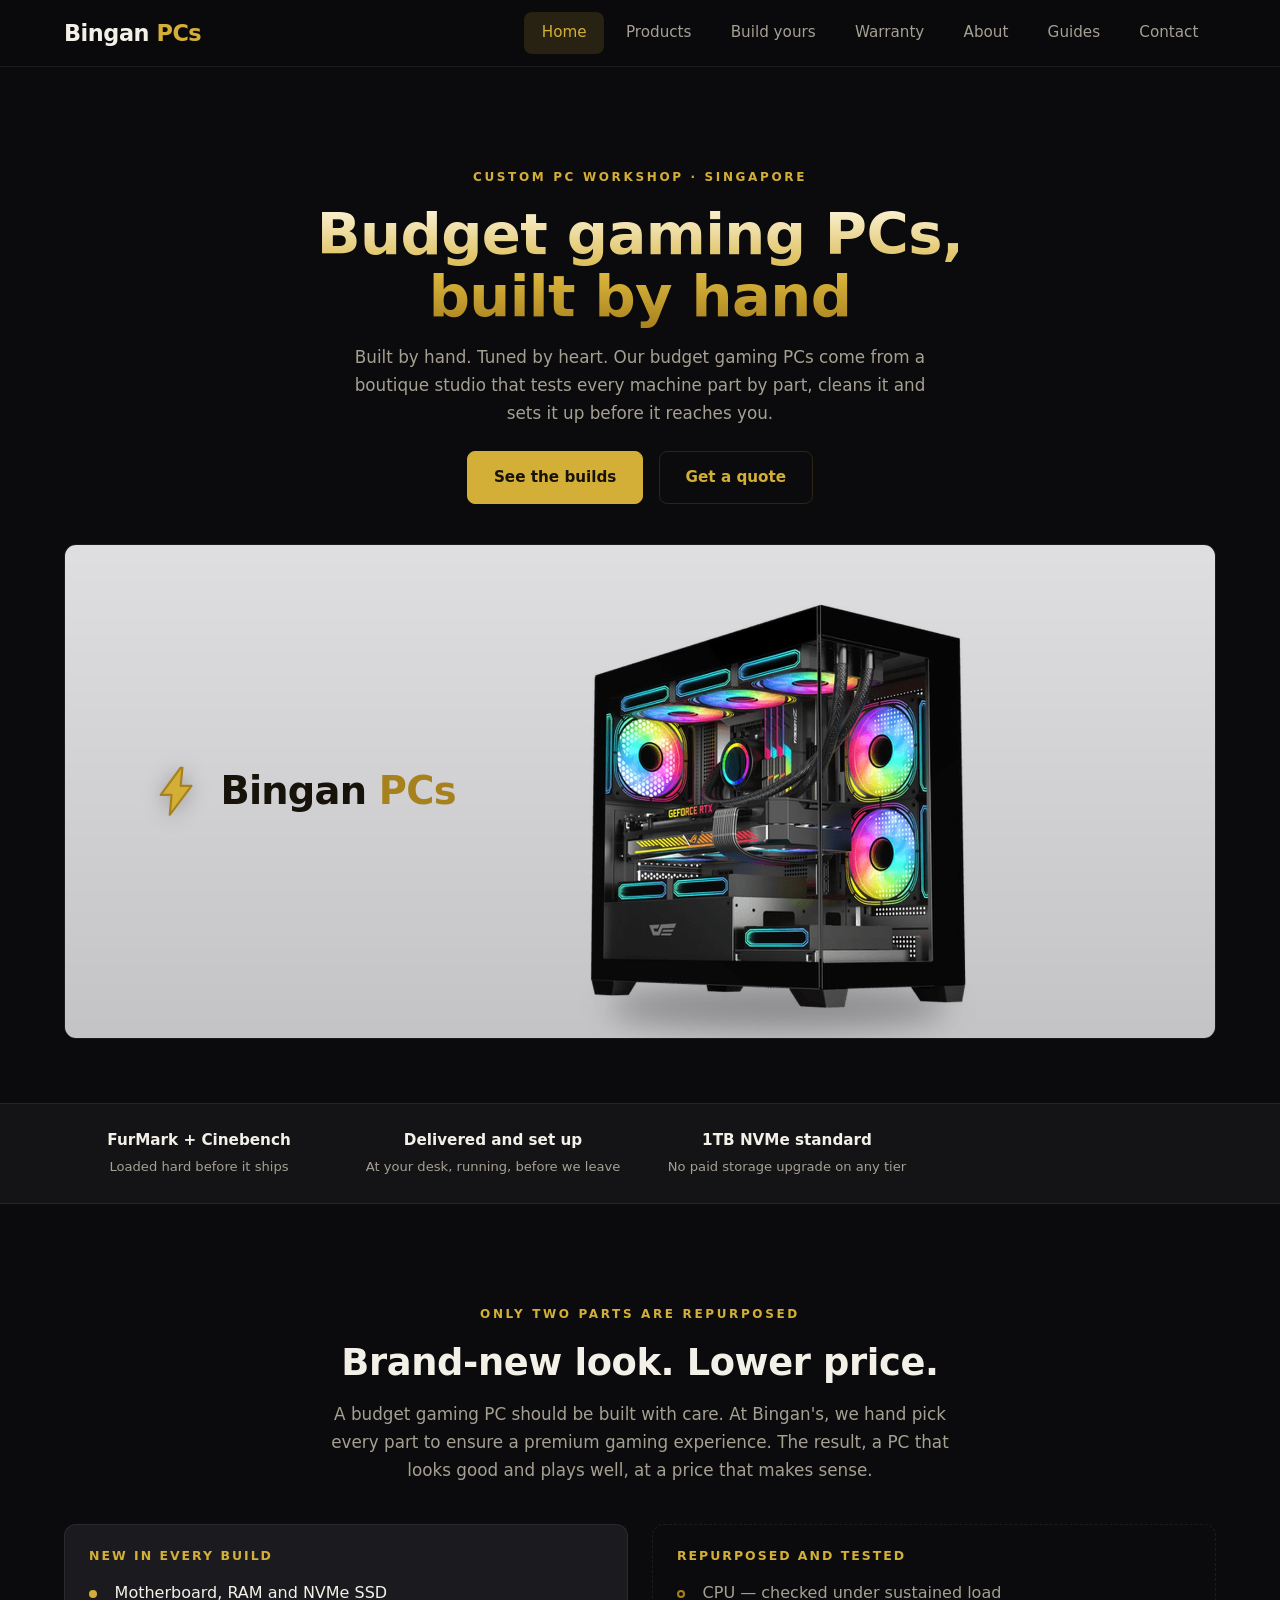
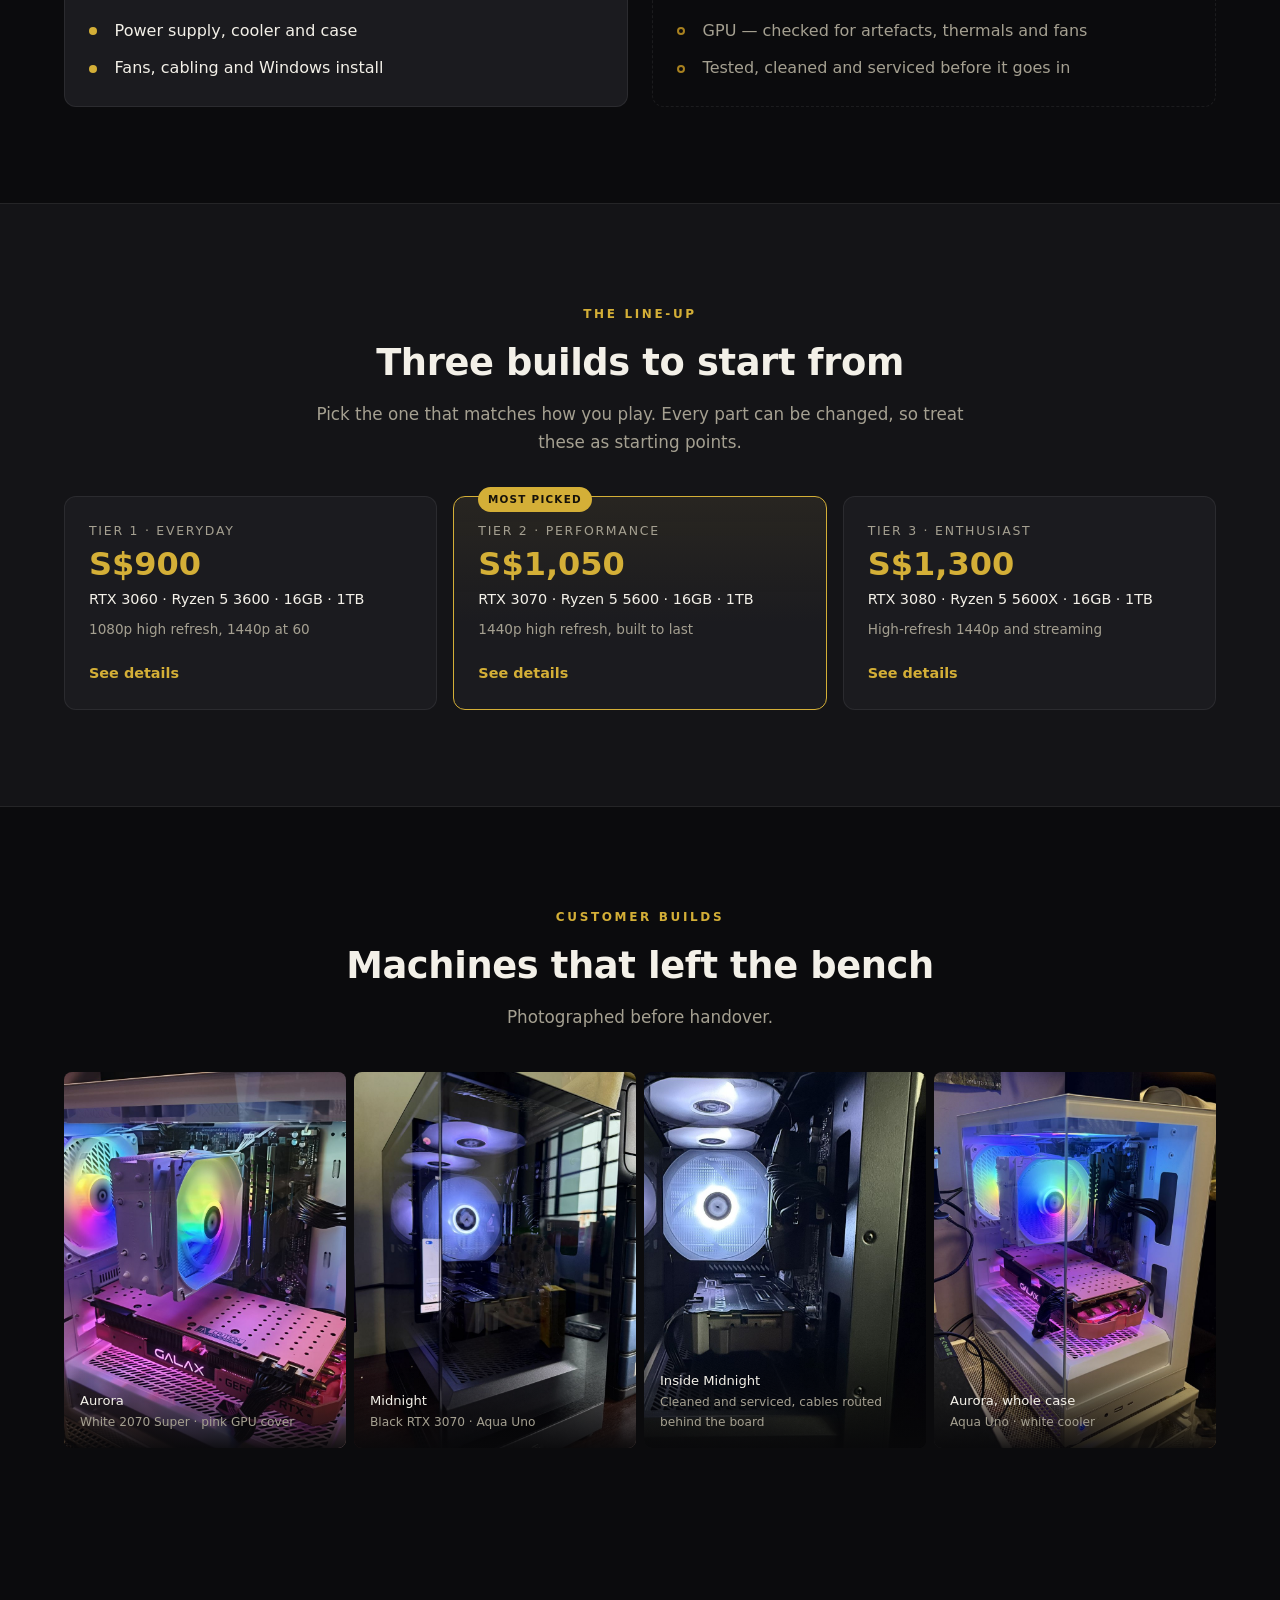
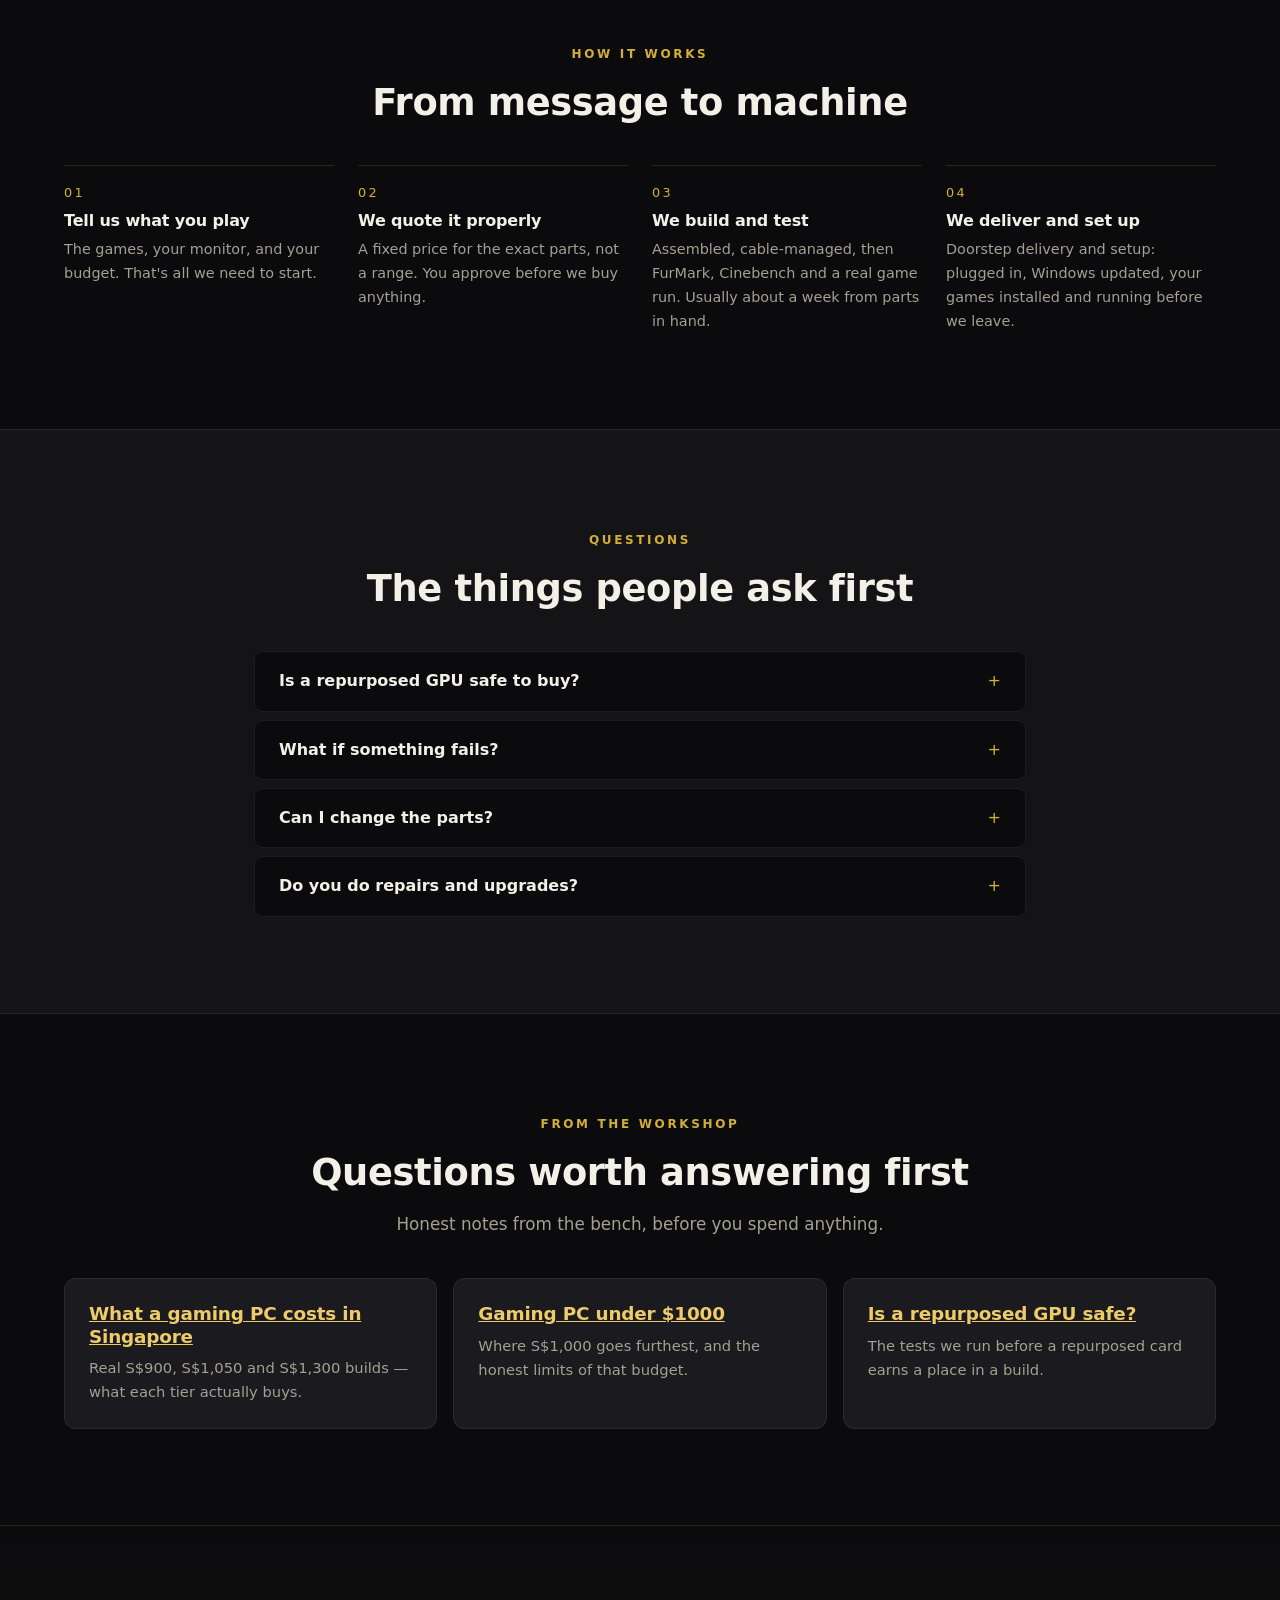
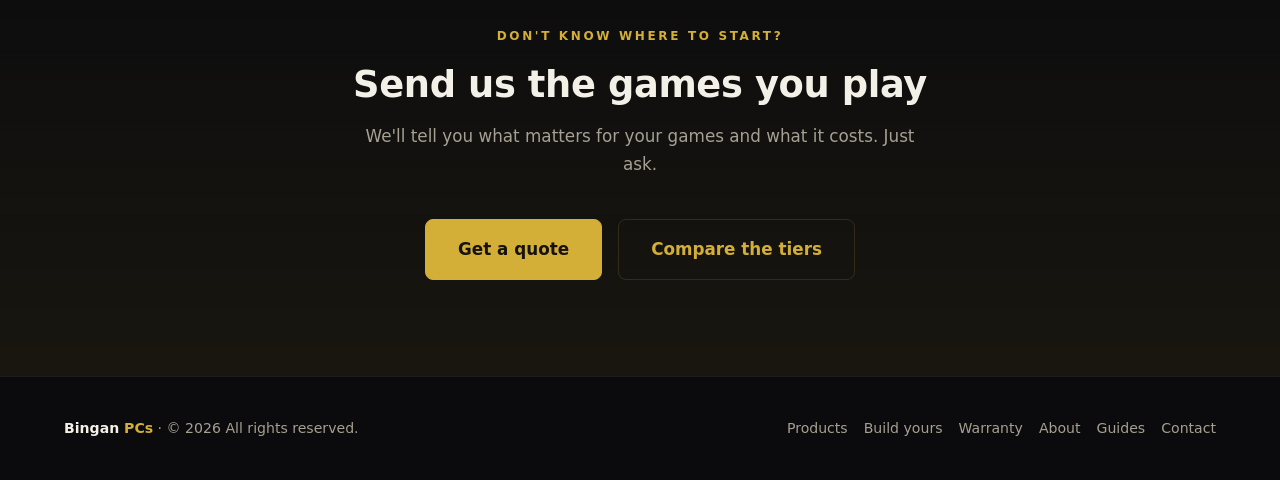
==== commit c44faa73: "Content adjustment and SEO keywords change" ====
--- a/index.html
+++ b/index.html
@@ -4,7 +4,7 @@
   <meta charset="UTF-8" />
   <meta name="viewport" content="width=device-width, initial-scale=1.0" />
   <title>Budget Gaming PC Singapore | Bingan PCs from S$900</title>
-  <meta name="description" content="Bingan PCs builds budget gaming PCs by hand in Singapore from tested parts. Only the CPU and GPU are repurposed — 1TB NVMe standard, builds from S$900." />
+  <meta name="description" content="Budget gaming PC under $1000 in Singapore. Doorstep delivery with warranty." />
   <link rel="canonical" href="https://binganpc.com/" />
   <meta name="theme-color" content="#0b0b0d" />
   <meta name="geo.region" content="SG" />
@@ -12,7 +12,7 @@
 
   <meta property="og:site_name" content="Bingan PCs" />
   <meta property="og:title" content="Budget Gaming PC Singapore | Bingan PCs from S$900" />
-  <meta property="og:description" content="Bingan PCs builds budget gaming PCs by hand in Singapore from tested parts. Only the CPU and GPU are repurposed — 1TB NVMe standard, builds from S$900." />
+  <meta property="og:description" content="Budget gaming PC under $1000 in Singapore. Doorstep delivery with warranty." />
   <meta property="og:type" content="website" />
   <meta property="og:url" content="https://binganpc.com/" />
   <meta property="og:locale" content="en_SG" />
@@ -21,10 +21,15 @@
   <meta property="og:image:height" content="630" />
   <meta name="twitter:card" content="summary_large_image" />
   <meta name="twitter:title" content="Budget Gaming PC Singapore | Bingan PCs from S$900" />
-  <meta name="twitter:description" content="Bingan PCs builds budget gaming PCs by hand in Singapore from tested parts. Only the CPU and GPU are repurposed — 1TB NVMe standard, builds from S$900." />
+  <meta name="twitter:description" content="Budget gaming PC under $1000 in Singapore. Doorstep delivery with warranty." />
   <meta name="twitter:image" content="https://binganpc.com/assets/images/og/bingan-pcs-budget-gaming-pc-singapore.jpg" />
 
-  <link rel="icon" type="image/svg+xml" href="assets/icons/favicon.svg" />
+  <link rel="icon" href="/favicon.ico" sizes="any" />
+  <link rel="icon" type="image/png" sizes="16x16" href="/assets/icons/favicon-16x16.png" />
+  <link rel="icon" type="image/png" sizes="32x32" href="/assets/icons/favicon-32x32.png" />
+  <link rel="icon" type="image/png" sizes="48x48" href="/assets/icons/favicon-48x48.png" />
+  <link rel="icon" type="image/svg+xml" href="/assets/icons/favicon.svg" />
+  <link rel="apple-touch-icon" sizes="180x180" href="/assets/icons/apple-touch-icon.png" />
   <link rel="stylesheet" href="css/styles.css" />
 
   <script type="application/ld+json">
@@ -40,7 +45,15 @@
         "description": "Budget gaming PCs built by hand in Singapore from tested repurposed CPUs and GPUs, with all other parts new.",
         "areaServed": { "@type": "Country", "name": "Singapore" },
         "sameAs": ["https://www.carousell.sg/u/binganpc/"],
-        "email": "support@binganpc.com"
+        "email": "support@binganpc.com",
+        "telephone": "+65 85699518",
+        "contactPoint": {
+          "@type": "ContactPoint",
+          "telephone": "+65 85699518",
+          "contactType": "customer service",
+          "areaServed": "Singapore",
+          "availableLanguage": "en"
+        }
       },
       {
         "@type": "WebSite",
@@ -134,14 +147,14 @@
       <div class="container">
         <span class="eyebrow">Custom PC workshop · Singapore</span>
         <h1>Budget gaming PCs,<br />built by hand</h1>
-        <p class="lead">Built by hand. Tuned by heart. Our budget gaming PCs come from a small workshop that tests every machine part by part, cleans it and sets it up before it reaches you.</p>
+        <p class="lead">Built by hand. Tuned by heart. Our budget gaming PCs come from a boutique studio that tests every machine part by part, cleans it and sets it up before it reaches you.</p>
         <div class="hero-actions">
           <a href="products.html" class="btn btn-primary">See the builds</a>
           <a href="contact.html" class="btn btn-outline">Get a quote</a>
         </div>
       </div>
       <div class="container hero-media">
-        <img class="hero-image" src="assets/images/hero.jpg" alt="A DarkFlash DS900M gaming PC with tempered glass panels and ARGB fans" width="2100" height="900" fetchpriority="high" />
+        <img class="hero-image" src="assets/images/hero.jpg" alt="Budget gaming PC in Singapore: a DarkFlash DS900M with tempered glass panels and ARGB fans" width="2100" height="900" fetchpriority="high" />
         <div class="hero-mark" aria-hidden="true">
           <svg viewBox="0 0 32 32" fill="none" aria-hidden="true">
             <path d="M18 3 7 18h6l-1 11 12-16h-6l1-10z" fill="#d4af37" stroke="#a8811f" stroke-width="1.2" stroke-linejoin="round"/>
@@ -155,7 +168,7 @@
       <div class="container trust-grid">
         <div class="trust-item"><strong>FurMark + Cinebench</strong><span>Loaded hard before it ships</span></div>
         <div class="trust-item"><strong>Delivered and set up</strong><span>At your desk, running, before we leave</span></div>
-        <div class="trust-item"><strong>Warranty card included</strong><span>With its own test certificate</span></div>
+        <!-- <div class="trust-item"><strong>Warranty card included</strong><span>---</span></div> -->
         <div class="trust-item"><strong>1TB NVMe standard</strong><span>No paid storage upgrade on any tier</span></div>
       </div>
     </section>
@@ -165,7 +178,7 @@
         <div class="section-head">
           <span class="eyebrow">Only two parts are repurposed</span>
           <h2>Brand-new look. Lower price.</h2>
-          <p class="lead">A budget gaming PC should be built with care. At BingAn's, we hand pick every part to ensure a premium gaming experience. The result, a PC that looks good and plays well, at a price that makes sense.</p>
+          <p class="lead">A budget gaming PC should be built with care. At Bingan's, we hand pick every part to ensure a premium gaming experience. The result, a PC that looks good and plays well, at a price that makes sense.</p>
         </div>
 
         <div class="split-2">
@@ -244,11 +257,11 @@
             <figcaption>Midnight<span>Black RTX 3070 · Aqua Uno</span></figcaption>
           </figure>
           <figure>
-            <img src="assets/images/builds/budget-gaming-pc-singapore-internals.jpg" alt="Inside a Singapore-built budget gaming PC, showing the cleaned CPU cooler and graphics card" width="900" height="1200" />
+            <img src="assets/images/builds/budget-gaming-pc-singapore-internals.jpg" alt="Budget gaming PC in Singapore: inside, showing the cleaned CPU cooler and graphics card" width="900" height="1200" />
             <figcaption>Inside Midnight<span>Cleaned and serviced, cables routed behind the board</span></figcaption>
           </figure>
           <figure>
-            <img src="assets/images/builds/budget-gaming-pc-singapore-white-atx.jpg" alt="White budget gaming PC on the Singapore workshop stand, lit with rainbow RGB" width="900" height="1200" />
+            <img src="assets/images/builds/budget-gaming-pc-singapore-white-atx.jpg" alt="Budget gaming PC in Singapore: white case lit with rainbow RGB" width="900" height="1200" />
             <figcaption>Aurora, whole case<span>Aqua Uno · white cooler</span></figcaption>
           </figure>
         </div>
--- a/css/styles.css
+++ b/css/styles.css
@@ -17,6 +17,7 @@
   --color-gold-light: #eecb6a;
   --color-gold-dark: #a8811f;
   --color-gold-ink: #17130a;
+  --color-success: #5ddc9c;
 
   --space-1: 0.5rem;
   --space-2: 1rem;
@@ -350,6 +351,10 @@
 .option-card { background-color: var(--color-surface-raised); border: 1px solid var(--color-line-soft); border-radius: var(--radius); padding: var(--space-3); }
 .option-card p { color: var(--color-text-dim); font-size: 0.9rem; margin: 0; }
 .option-price { color: var(--color-gold) !important; font-weight: 600; margin-bottom: var(--space-1) !important; }
+.price-was { color: var(--color-text-dim); text-decoration: line-through; margin-right: 0.3rem; }
+.sale-text { color: var(--color-success); font-weight: 600; }
+.pill em .sale-text, .summary__list i .sale-text { color: var(--color-success); }
+.pill em .price-was, .summary__list i .price-was { color: var(--color-text-dim); }
 
 /* ==========================================================================
    Contact page
@@ -579,6 +584,7 @@
   .hero h1 { font-size: clamp(1.9rem, 9vw, 2.6rem); }
   .hero .lead { font-size: 1rem; }
   .container { padding-inline: 1.15rem; }
+  .article { padding-inline: 1.15rem; }
   .case-card__body { padding: var(--space-2); }
   .btn { padding: 0.75rem 1.2rem; }
   .hero-actions .btn { flex: 1 1 auto; }
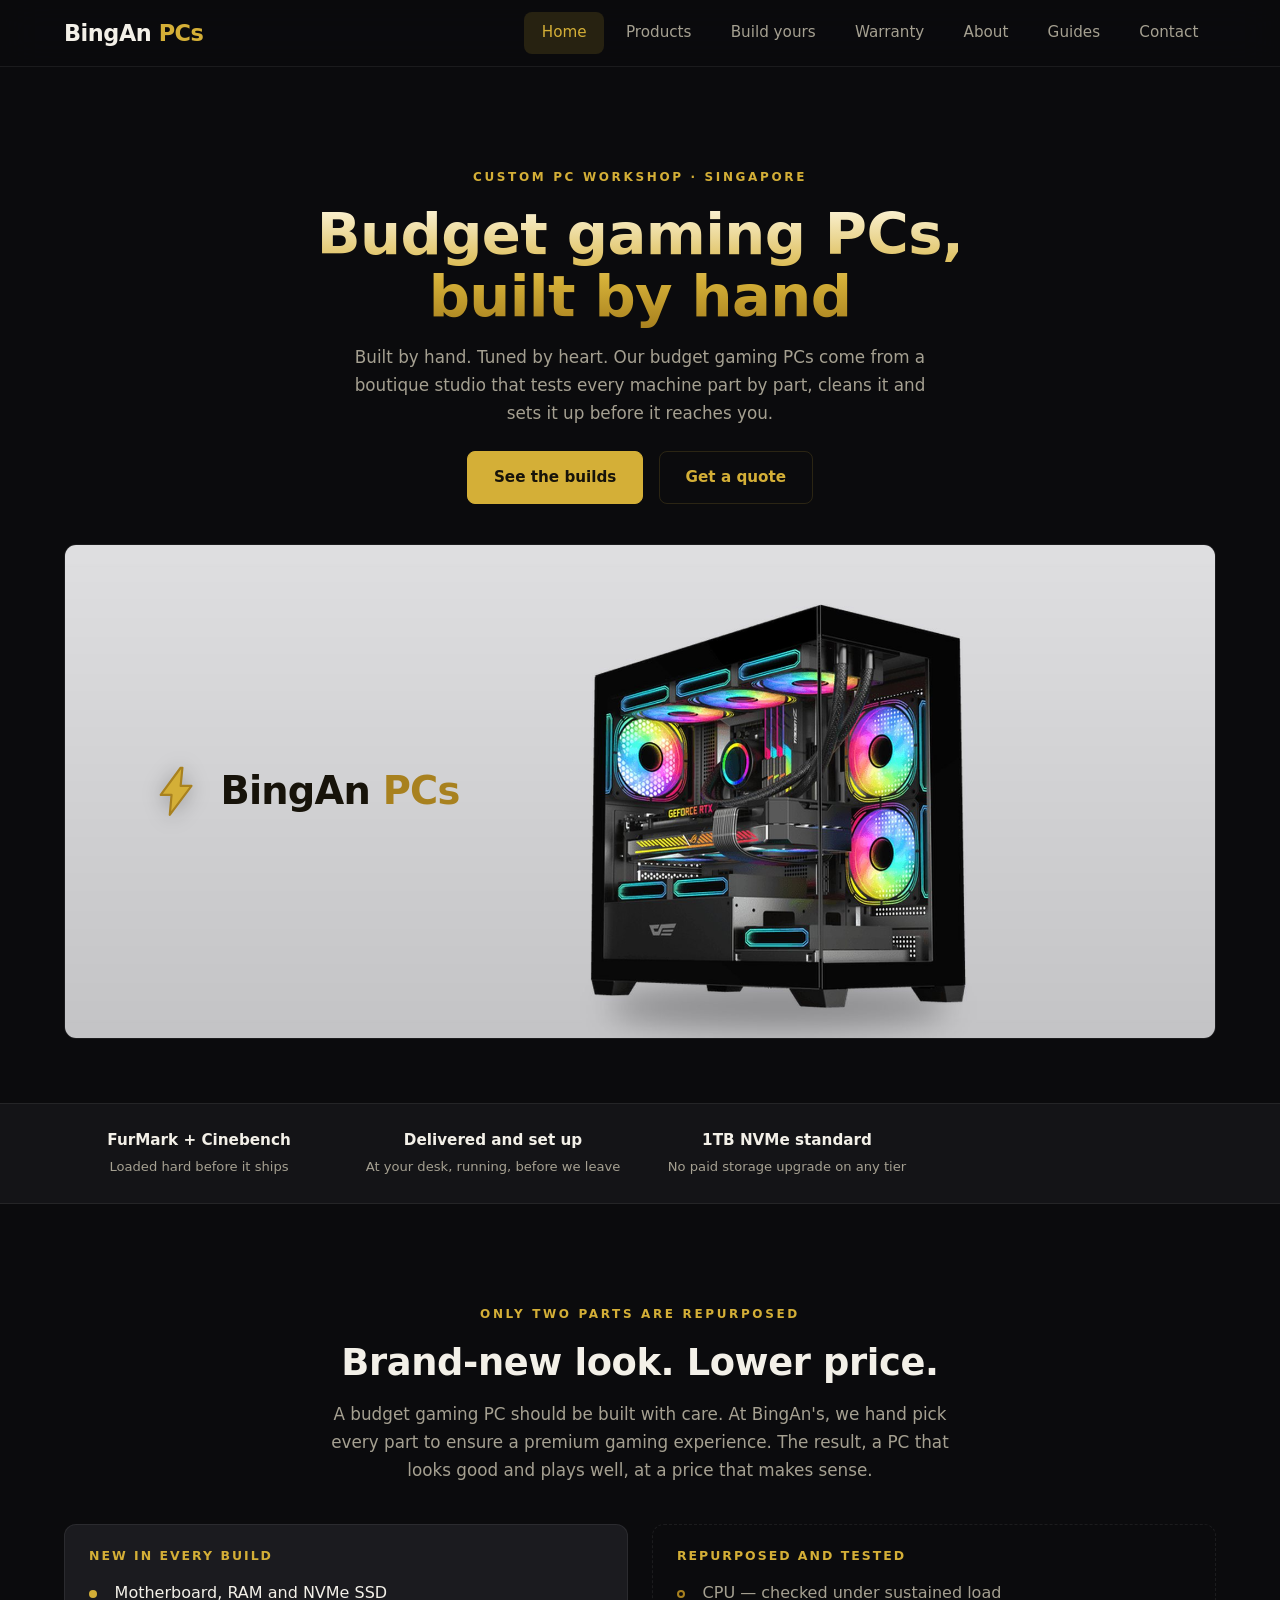
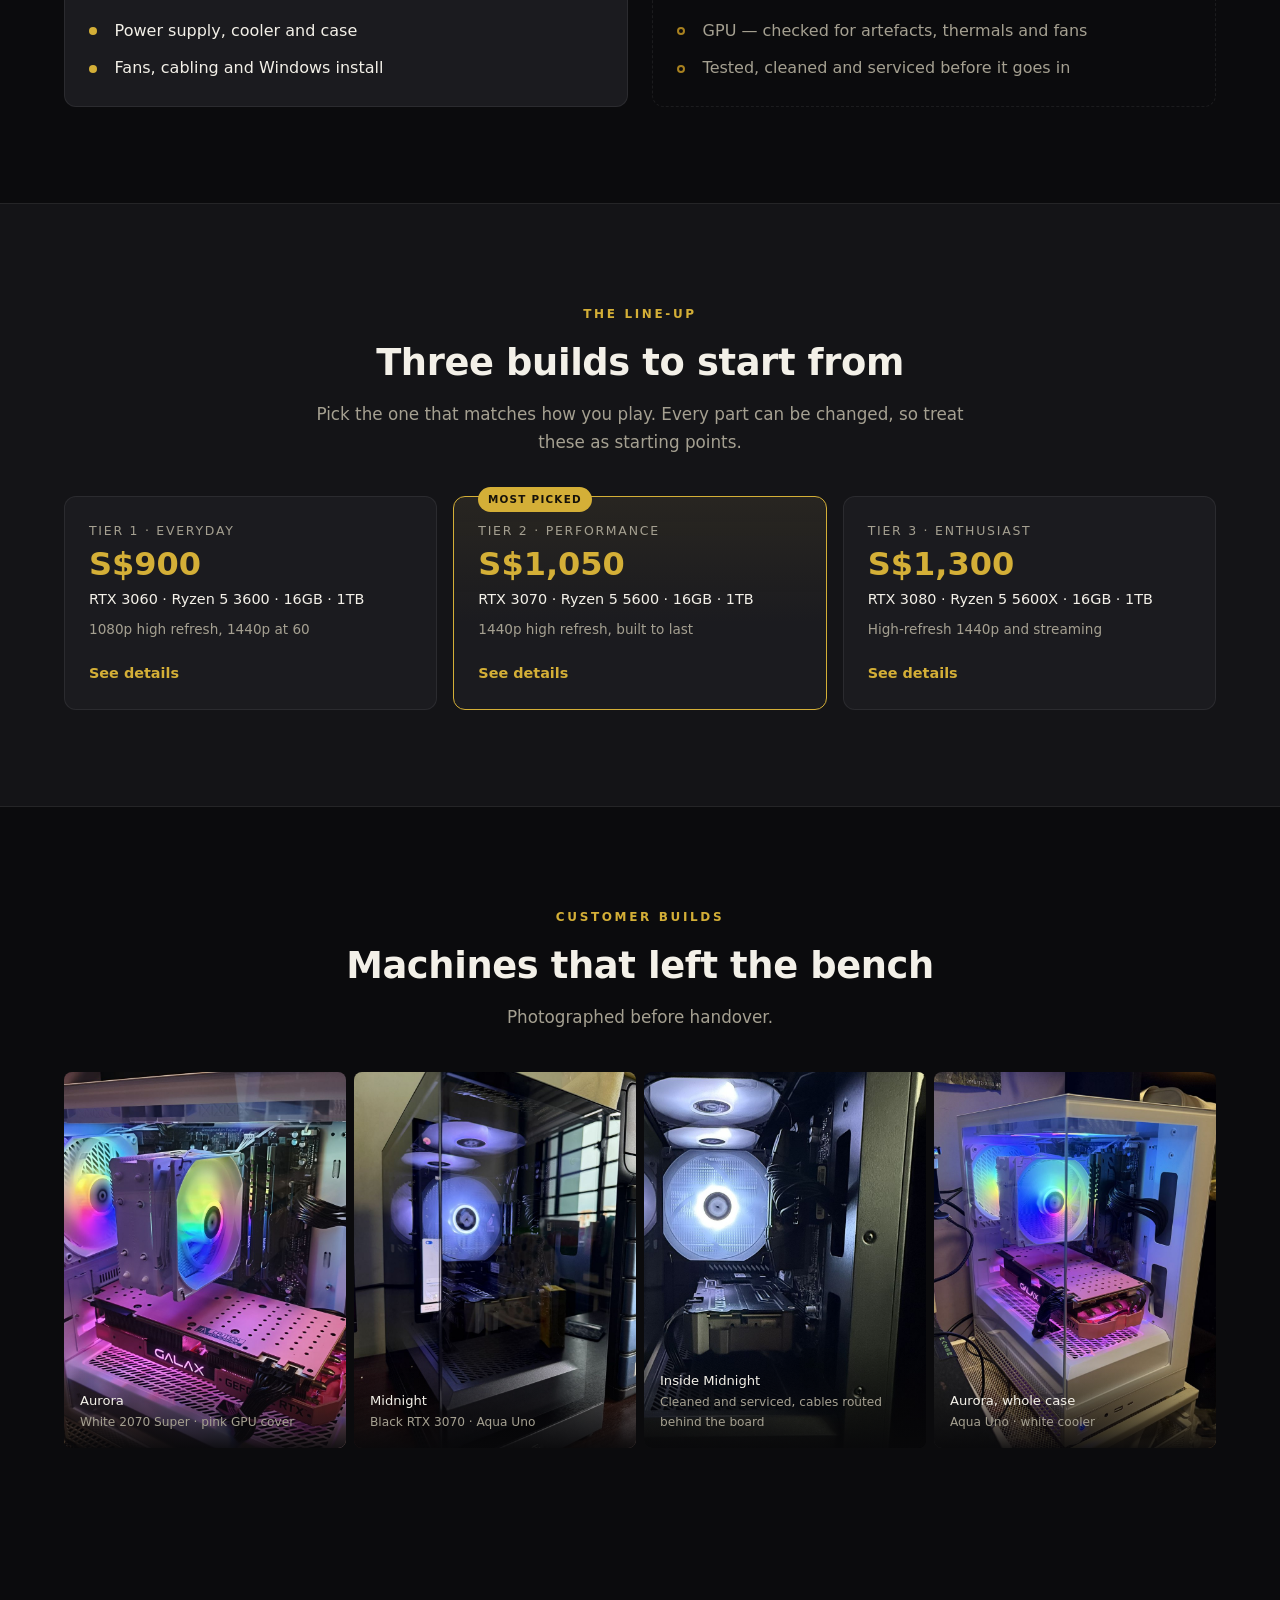
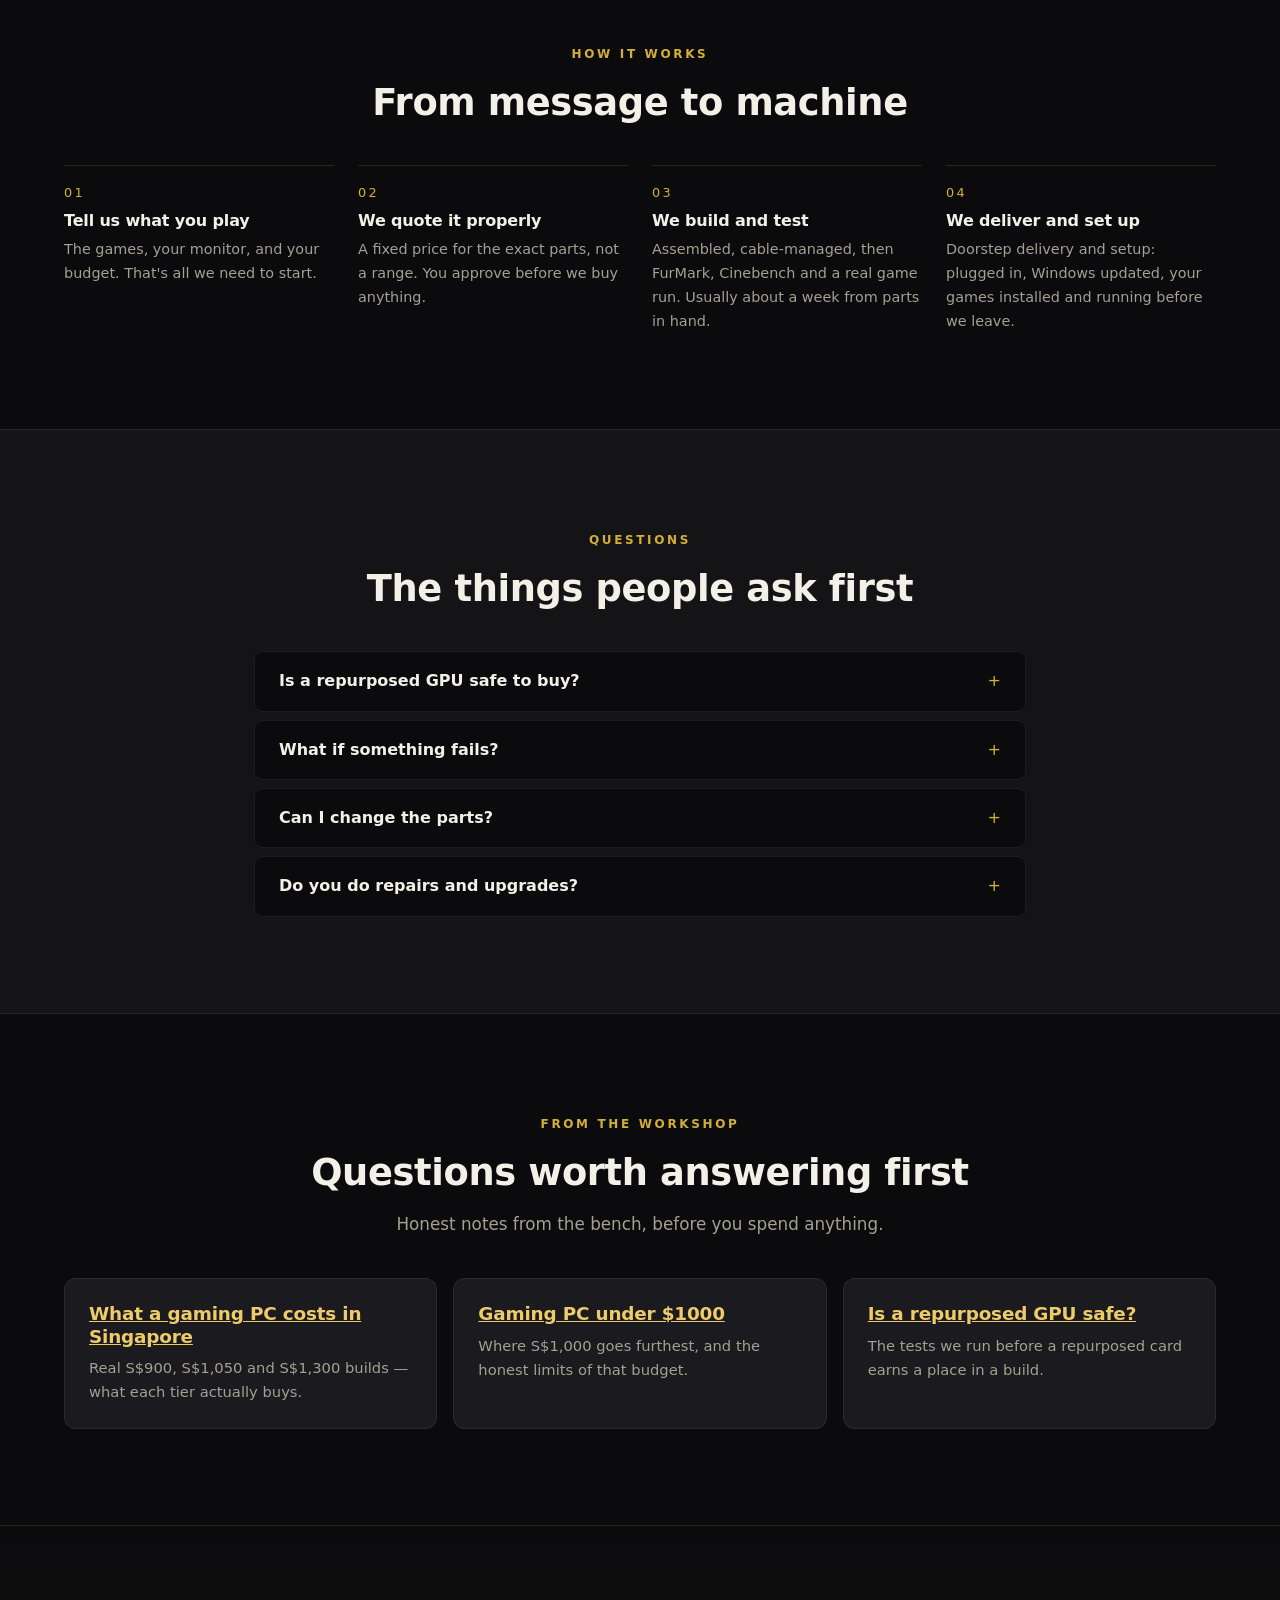
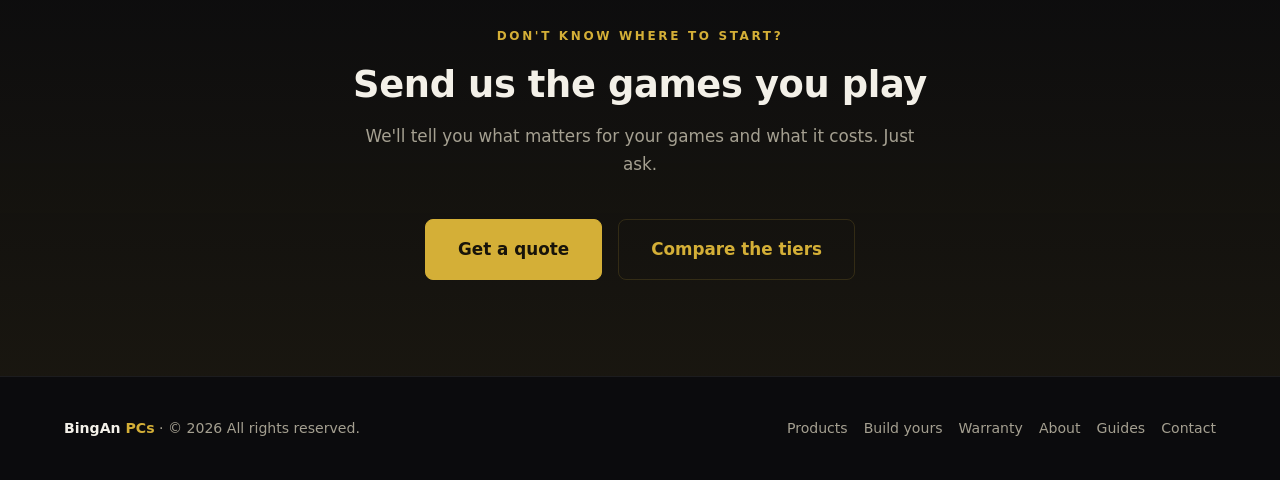
==== commit b91b493f: "Title changes" ====
--- a/index.html
+++ b/index.html
@@ -3,15 +3,15 @@
 <head>
   <meta charset="UTF-8" />
   <meta name="viewport" content="width=device-width, initial-scale=1.0" />
-  <title>Budget Gaming PC Singapore | Bingan PCs from S$900</title>
+  <title>Budget Gaming PC Singapore | BingAn PCs from S$900</title>
   <meta name="description" content="Budget gaming PC under $1000 in Singapore. Doorstep delivery with warranty." />
   <link rel="canonical" href="https://binganpc.com/" />
   <meta name="theme-color" content="#0b0b0d" />
   <meta name="geo.region" content="SG" />
   <meta name="geo.placename" content="Singapore" />
 
-  <meta property="og:site_name" content="Bingan PCs" />
-  <meta property="og:title" content="Budget Gaming PC Singapore | Bingan PCs from S$900" />
+  <meta property="og:site_name" content="BingAn PCs" />
+  <meta property="og:title" content="Budget Gaming PC Singapore | BingAn PCs from S$900" />
   <meta property="og:description" content="Budget gaming PC under $1000 in Singapore. Doorstep delivery with warranty." />
   <meta property="og:type" content="website" />
   <meta property="og:url" content="https://binganpc.com/" />
@@ -20,7 +20,7 @@
   <meta property="og:image:width" content="1200" />
   <meta property="og:image:height" content="630" />
   <meta name="twitter:card" content="summary_large_image" />
-  <meta name="twitter:title" content="Budget Gaming PC Singapore | Bingan PCs from S$900" />
+  <meta name="twitter:title" content="Budget Gaming PC Singapore | BingAn PCs from S$900" />
   <meta name="twitter:description" content="Budget gaming PC under $1000 in Singapore. Doorstep delivery with warranty." />
   <meta name="twitter:image" content="https://binganpc.com/assets/images/og/bingan-pcs-budget-gaming-pc-singapore.jpg" />
 
@@ -39,7 +39,7 @@
       {
         "@type": "Organization",
         "@id": "https://binganpc.com/#organization",
-        "name": "Bingan PCs",
+        "name": "BingAn PCs",
         "url": "https://binganpc.com/",
         "logo": "https://binganpc.com/assets/images/logo.png",
         "description": "Budget gaming PCs built by hand in Singapore from tested repurposed CPUs and GPUs, with all other parts new.",
@@ -59,14 +59,14 @@
         "@type": "WebSite",
         "@id": "https://binganpc.com/#website",
         "url": "https://binganpc.com/",
-        "name": "Bingan PCs",
+        "name": "BingAn PCs",
         "publisher": { "@id": "https://binganpc.com/#organization" },
         "inLanguage": "en-SG"
       },
       {
         "@type": "ComputerStore",
         "@id": "https://binganpc.com/#localbusiness",
-        "name": "Bingan PCs",
+        "name": "BingAn PCs",
         "url": "https://binganpc.com/",
         "image": "https://binganpc.com/assets/images/og/bingan-pcs-budget-gaming-pc-singapore.jpg",
         "logo": "https://binganpc.com/assets/images/logo.png",
@@ -122,7 +122,7 @@
 
   <header class="site-header">
     <div class="container header-inner">
-      <a href="index.html" class="brand">Bingan <span>PCs</span></a>
+      <a href="index.html" class="brand">BingAn <span>PCs</span></a>
 
       <nav class="nav-toggle" aria-label="Menu toggle">
         <button type="button" id="navToggle" aria-expanded="false" aria-controls="mainNav" aria-label="Open menu">
@@ -159,7 +159,7 @@
           <svg viewBox="0 0 32 32" fill="none" aria-hidden="true">
             <path d="M18 3 7 18h6l-1 11 12-16h-6l1-10z" fill="#d4af37" stroke="#a8811f" stroke-width="1.2" stroke-linejoin="round"/>
           </svg>
-          <span>Bingan <em>PCs</em></span>
+          <span>BingAn <em>PCs</em></span>
         </div>
       </div>
     </section>
@@ -178,7 +178,7 @@
         <div class="section-head">
           <span class="eyebrow">Only two parts are repurposed</span>
           <h2>Brand-new look. Lower price.</h2>
-          <p class="lead">A budget gaming PC should be built with care. At Bingan's, we hand pick every part to ensure a premium gaming experience. The result, a PC that looks good and plays well, at a price that makes sense.</p>
+          <p class="lead">A budget gaming PC should be built with care. At BingAn's, we hand pick every part to ensure a premium gaming experience. The result, a PC that looks good and plays well, at a price that makes sense.</p>
         </div>
 
         <div class="split-2">
@@ -366,7 +366,7 @@
 
   <footer class="site-footer">
     <div class="container footer-inner">
-      <p><span class="brand-footer">Bingan <span>PCs</span></span> · &copy; <span id="year"></span> All rights reserved.</p>
+      <p><span class="brand-footer">BingAn <span>PCs</span></span> · &copy; <span id="year"></span> All rights reserved.</p>
       <nav class="footer-nav" aria-label="Footer navigation">
         <a href="products.html">Products</a>
         <a href="build.html">Build yours</a>
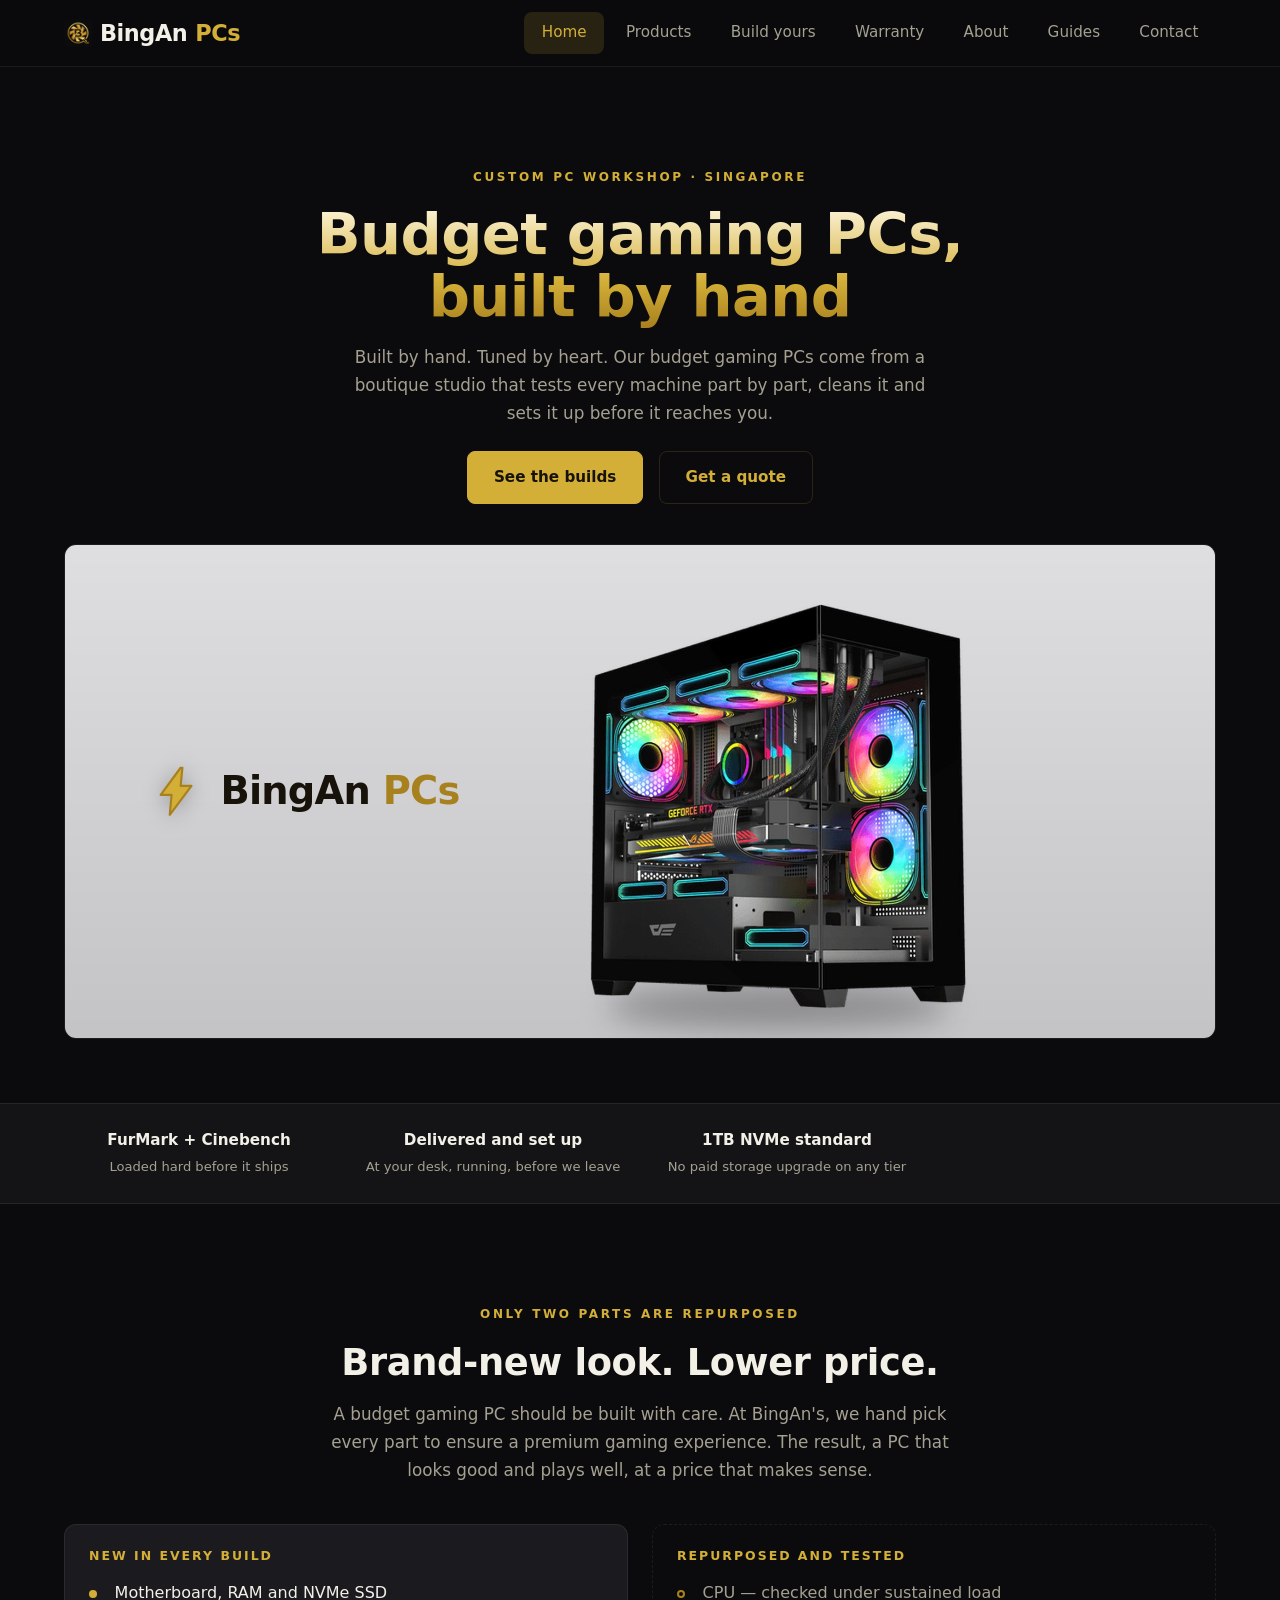
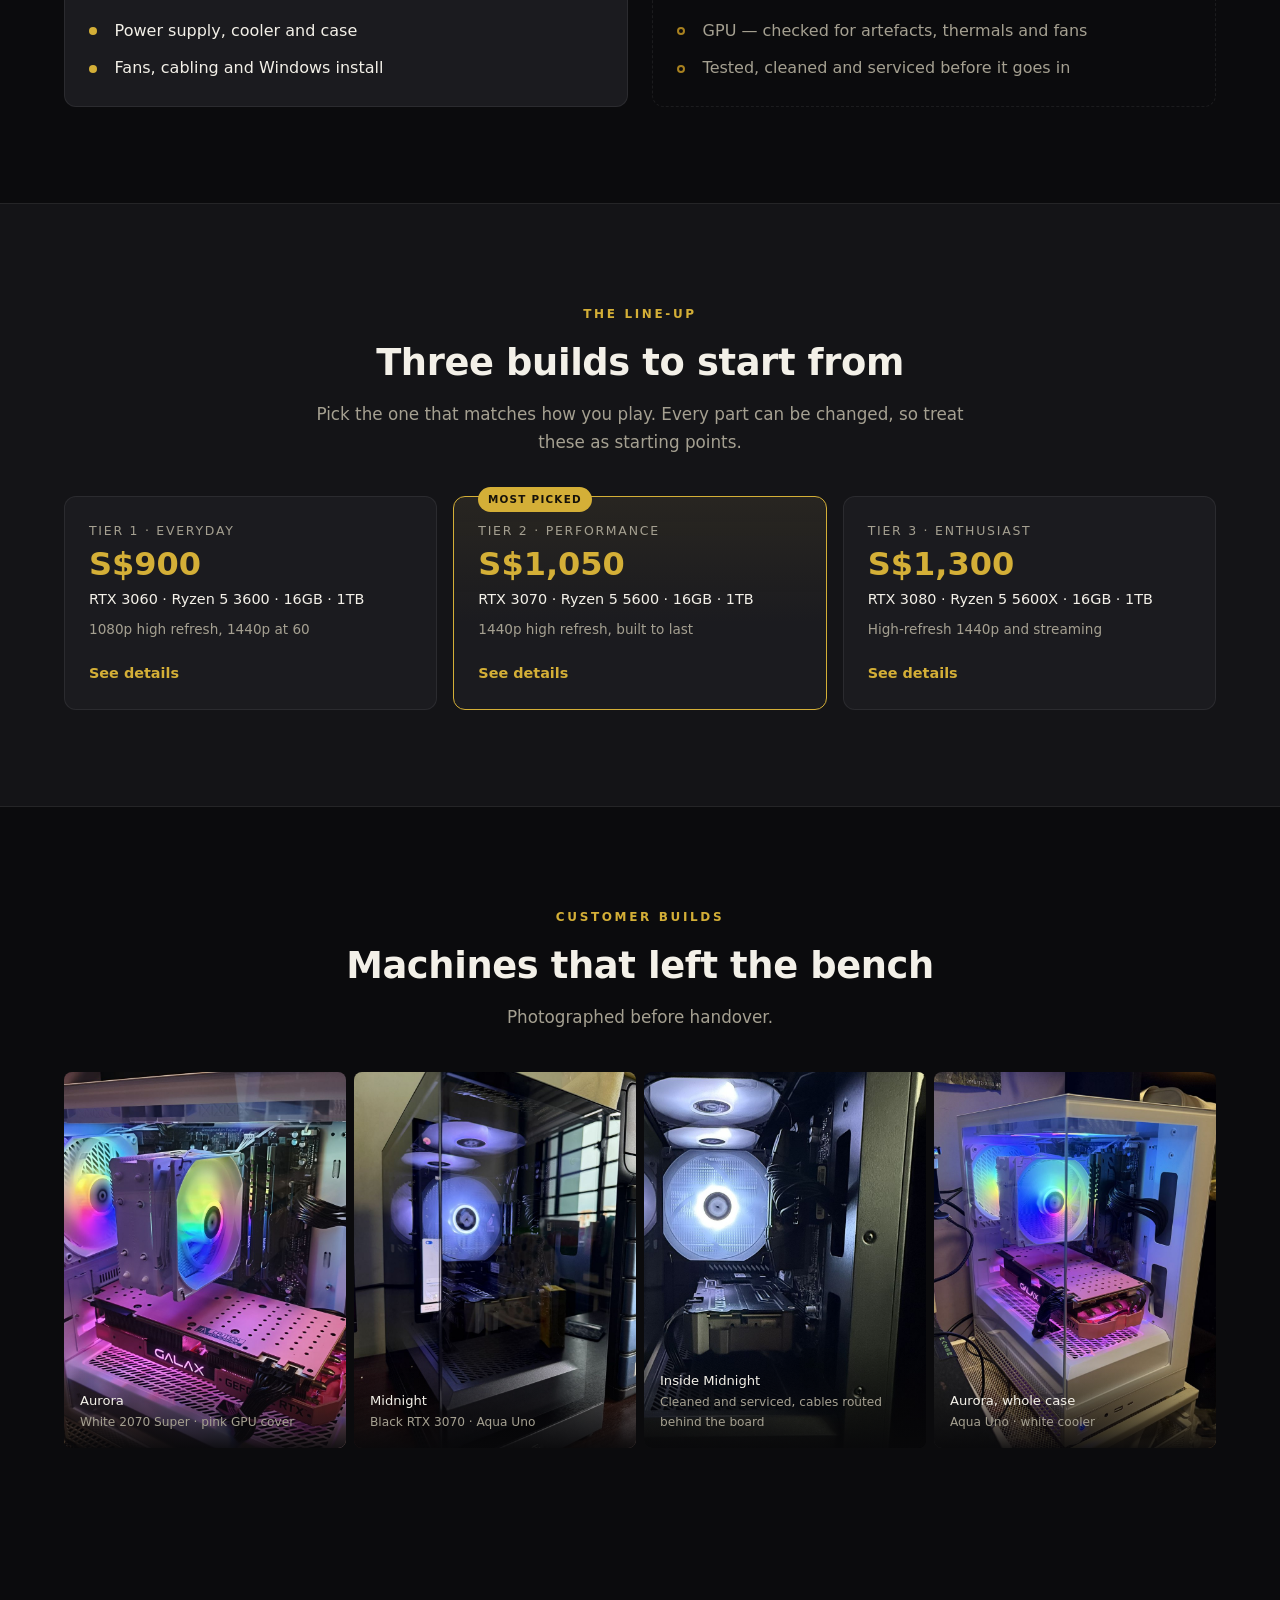
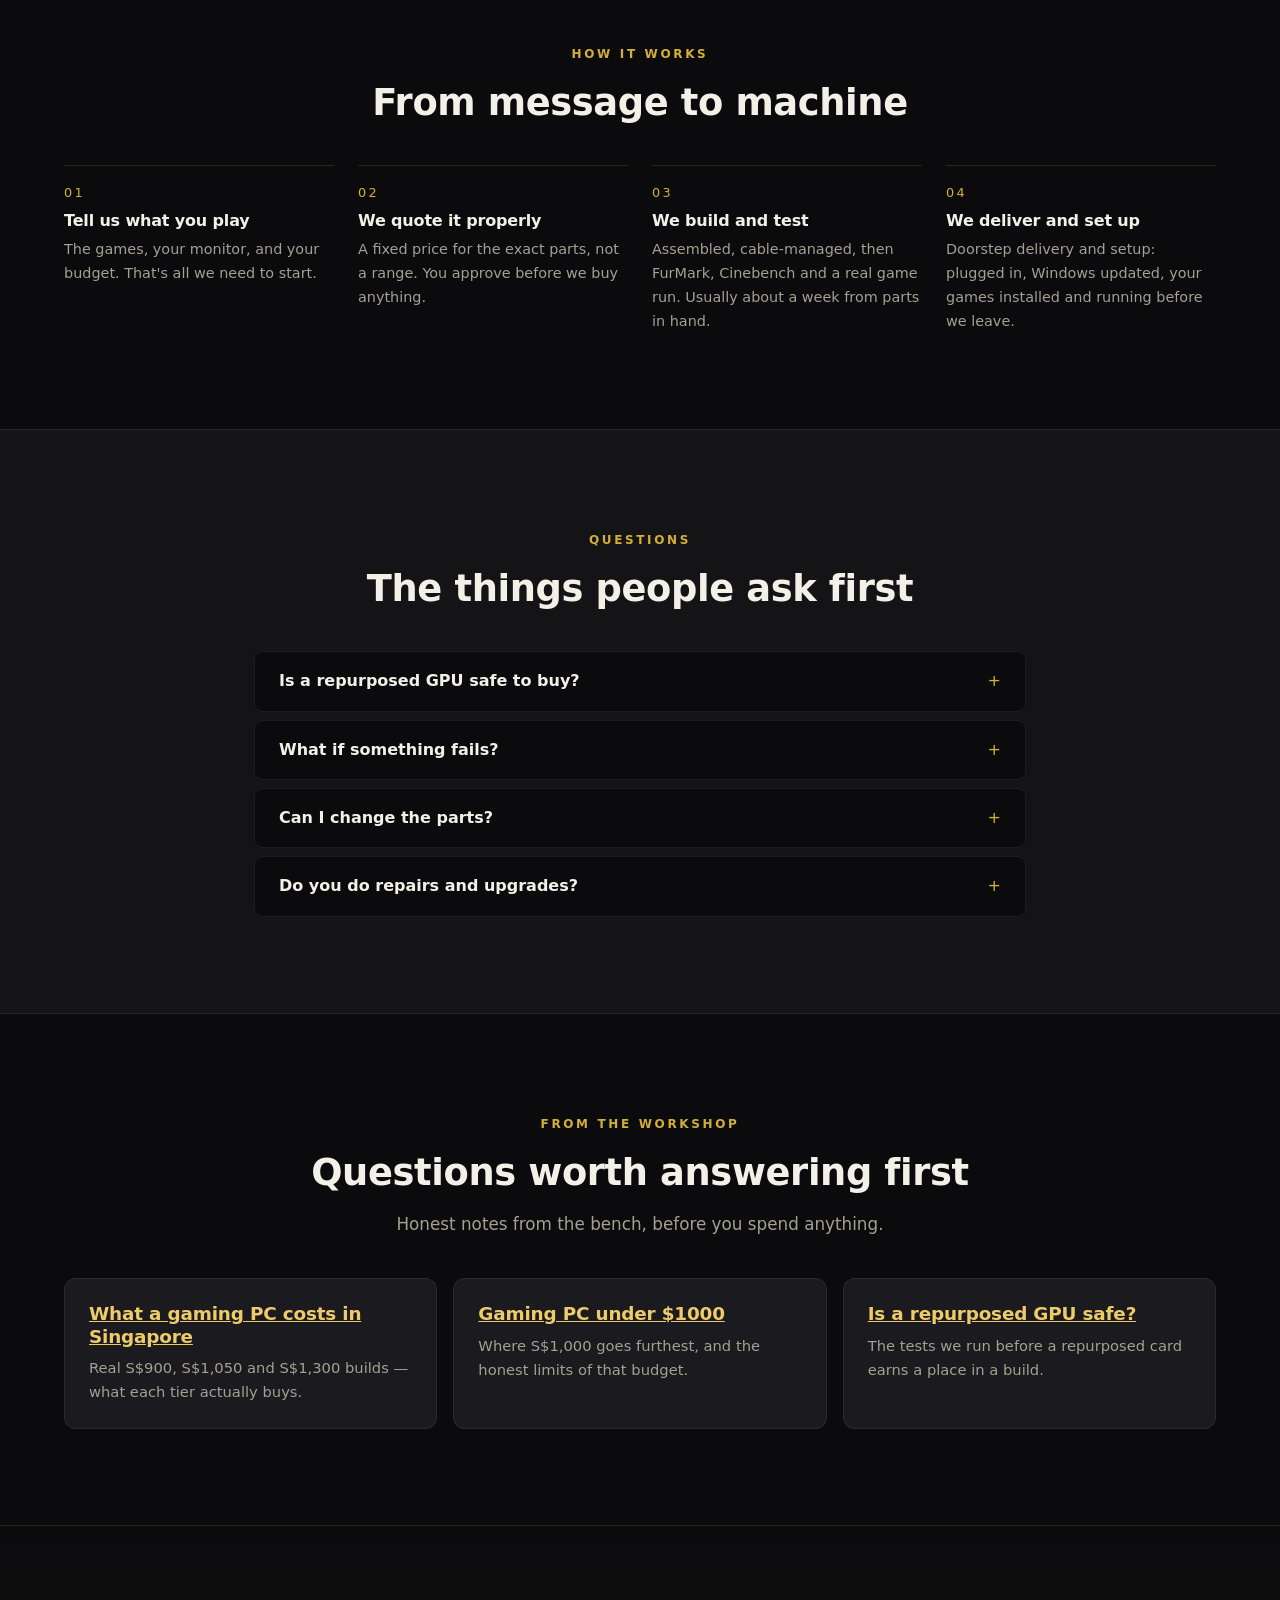
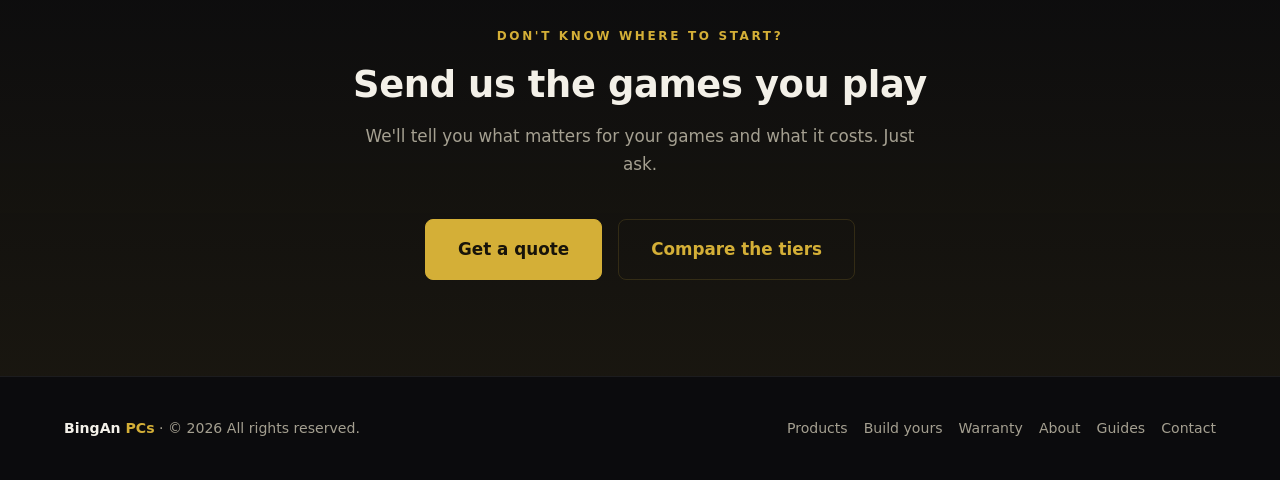
==== commit 9b8acc49: "Add new BingAn logo to site header, favicons and structured data" ====
--- a/index.html
+++ b/index.html
@@ -41,7 +41,7 @@
         "@id": "https://binganpc.com/#organization",
         "name": "BingAn PCs",
         "url": "https://binganpc.com/",
-        "logo": "https://binganpc.com/assets/images/logo.png",
+        "logo": "https://binganpc.com/assets/images/logo-with-text.png",
         "description": "Budget gaming PCs built by hand in Singapore from tested repurposed CPUs and GPUs, with all other parts new.",
         "areaServed": { "@type": "Country", "name": "Singapore" },
         "sameAs": ["https://www.carousell.sg/u/binganpc/"],
@@ -69,7 +69,7 @@
         "name": "BingAn PCs",
         "url": "https://binganpc.com/",
         "image": "https://binganpc.com/assets/images/og/bingan-pcs-budget-gaming-pc-singapore.jpg",
-        "logo": "https://binganpc.com/assets/images/logo.png",
+        "logo": "https://binganpc.com/assets/images/logo-with-text.png",
         "description": "Custom budget gaming PCs, upgrades and repairs in Singapore.",
         "priceRange": "S$900–S$1,300",
         "currenciesAccepted": "SGD",
@@ -122,7 +122,7 @@
 
   <header class="site-header">
     <div class="container header-inner">
-      <a href="index.html" class="brand">BingAn <span>PCs</span></a>
+      <a href="index.html" class="brand"><img src="assets/images/logo.png" alt="" width="28" height="28" /> BingAn <span>PCs</span></a>
 
       <nav class="nav-toggle" aria-label="Menu toggle">
         <button type="button" id="navToggle" aria-expanded="false" aria-controls="mainNav" aria-label="Open menu">
--- a/css/styles.css
+++ b/css/styles.css
@@ -175,7 +175,8 @@
   -webkit-backdrop-filter: saturate(180%) blur(20px);
 }
 .header-inner { position: relative; display: flex; align-items: center; justify-content: space-between; height: 66px; gap: var(--space-2); }
-.brand { font-family: var(--font-display); font-size: 1.4rem; font-weight: 700; color: var(--color-text); text-decoration: none; white-space: nowrap; letter-spacing: -0.02em; }
+.brand { display: inline-flex; align-items: center; gap: 8px; font-family: var(--font-display); font-size: 1.4rem; font-weight: 700; color: var(--color-text); text-decoration: none; white-space: nowrap; letter-spacing: -0.02em; }
+.brand img { width: 28px; height: 28px; display: block; flex: none; border-radius: 4px; }
 .brand span { color: var(--color-gold); }
 
 .nav-toggle { display: none; }
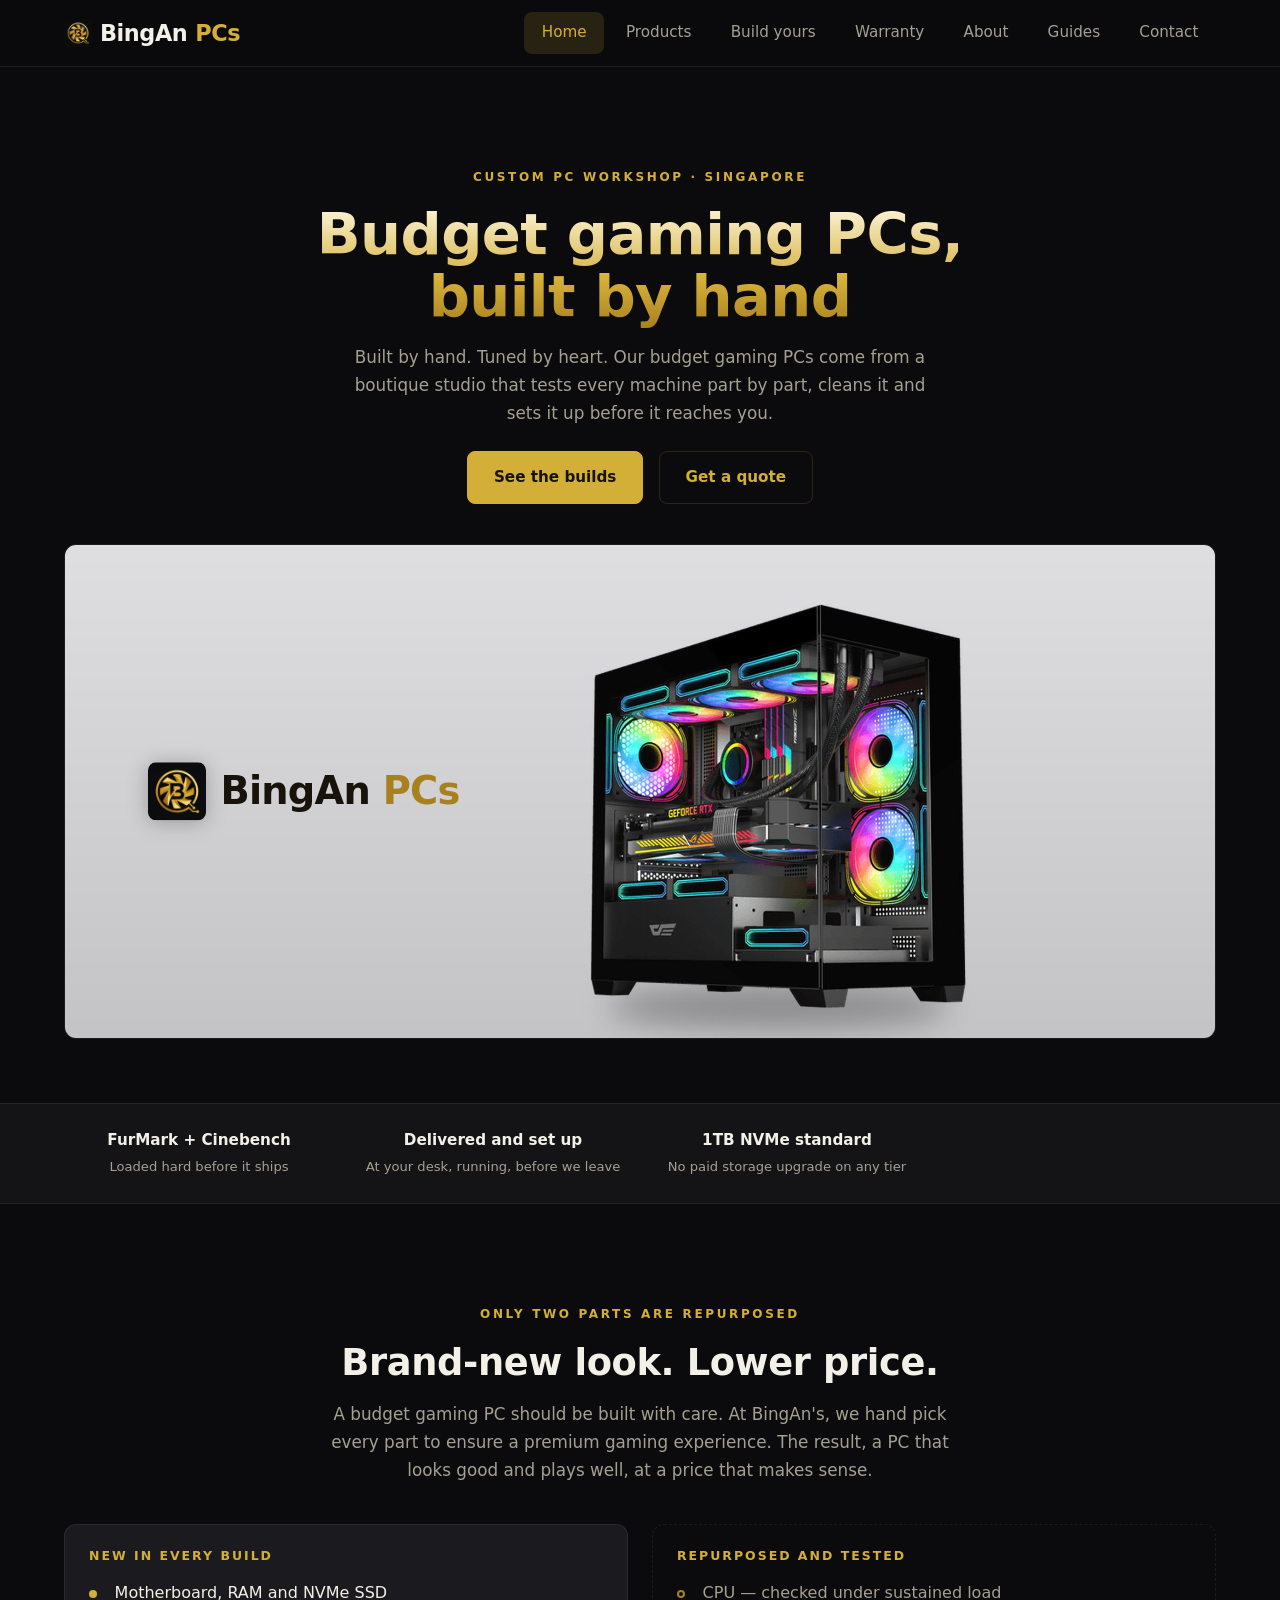
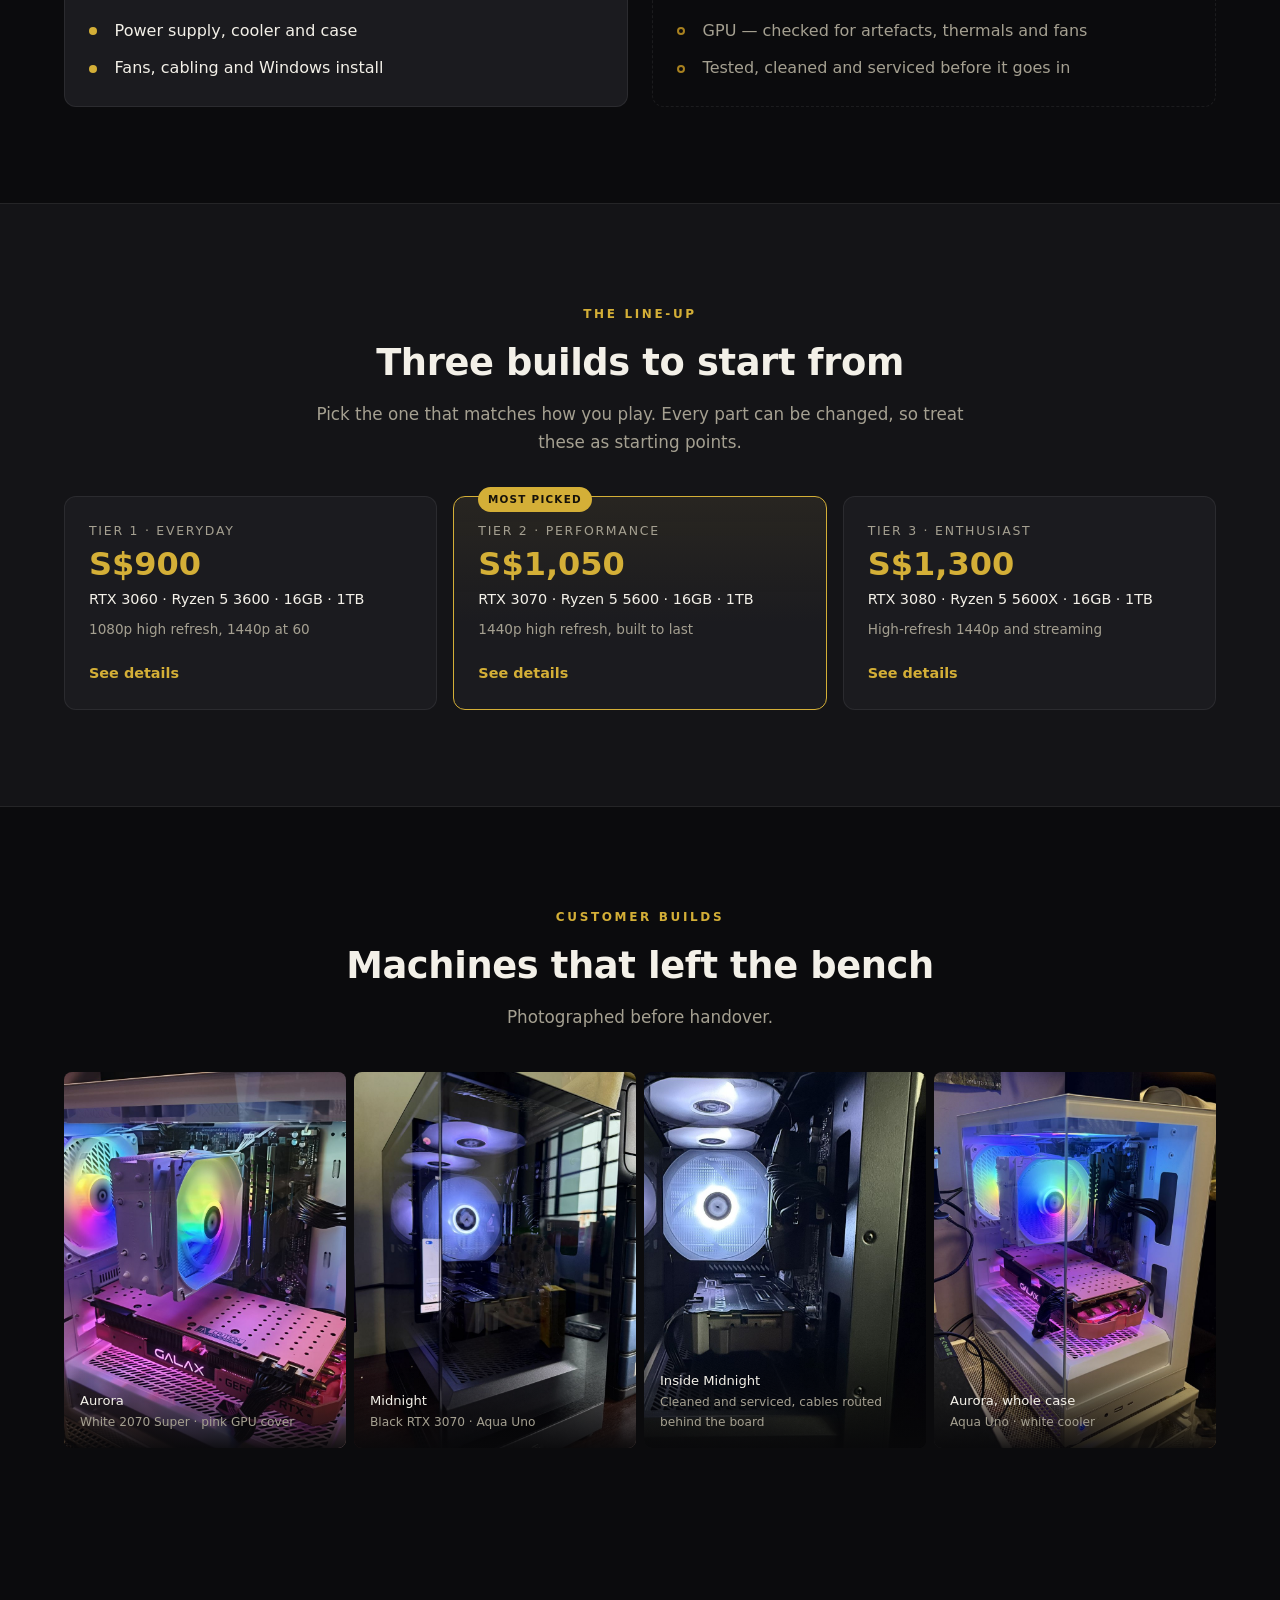
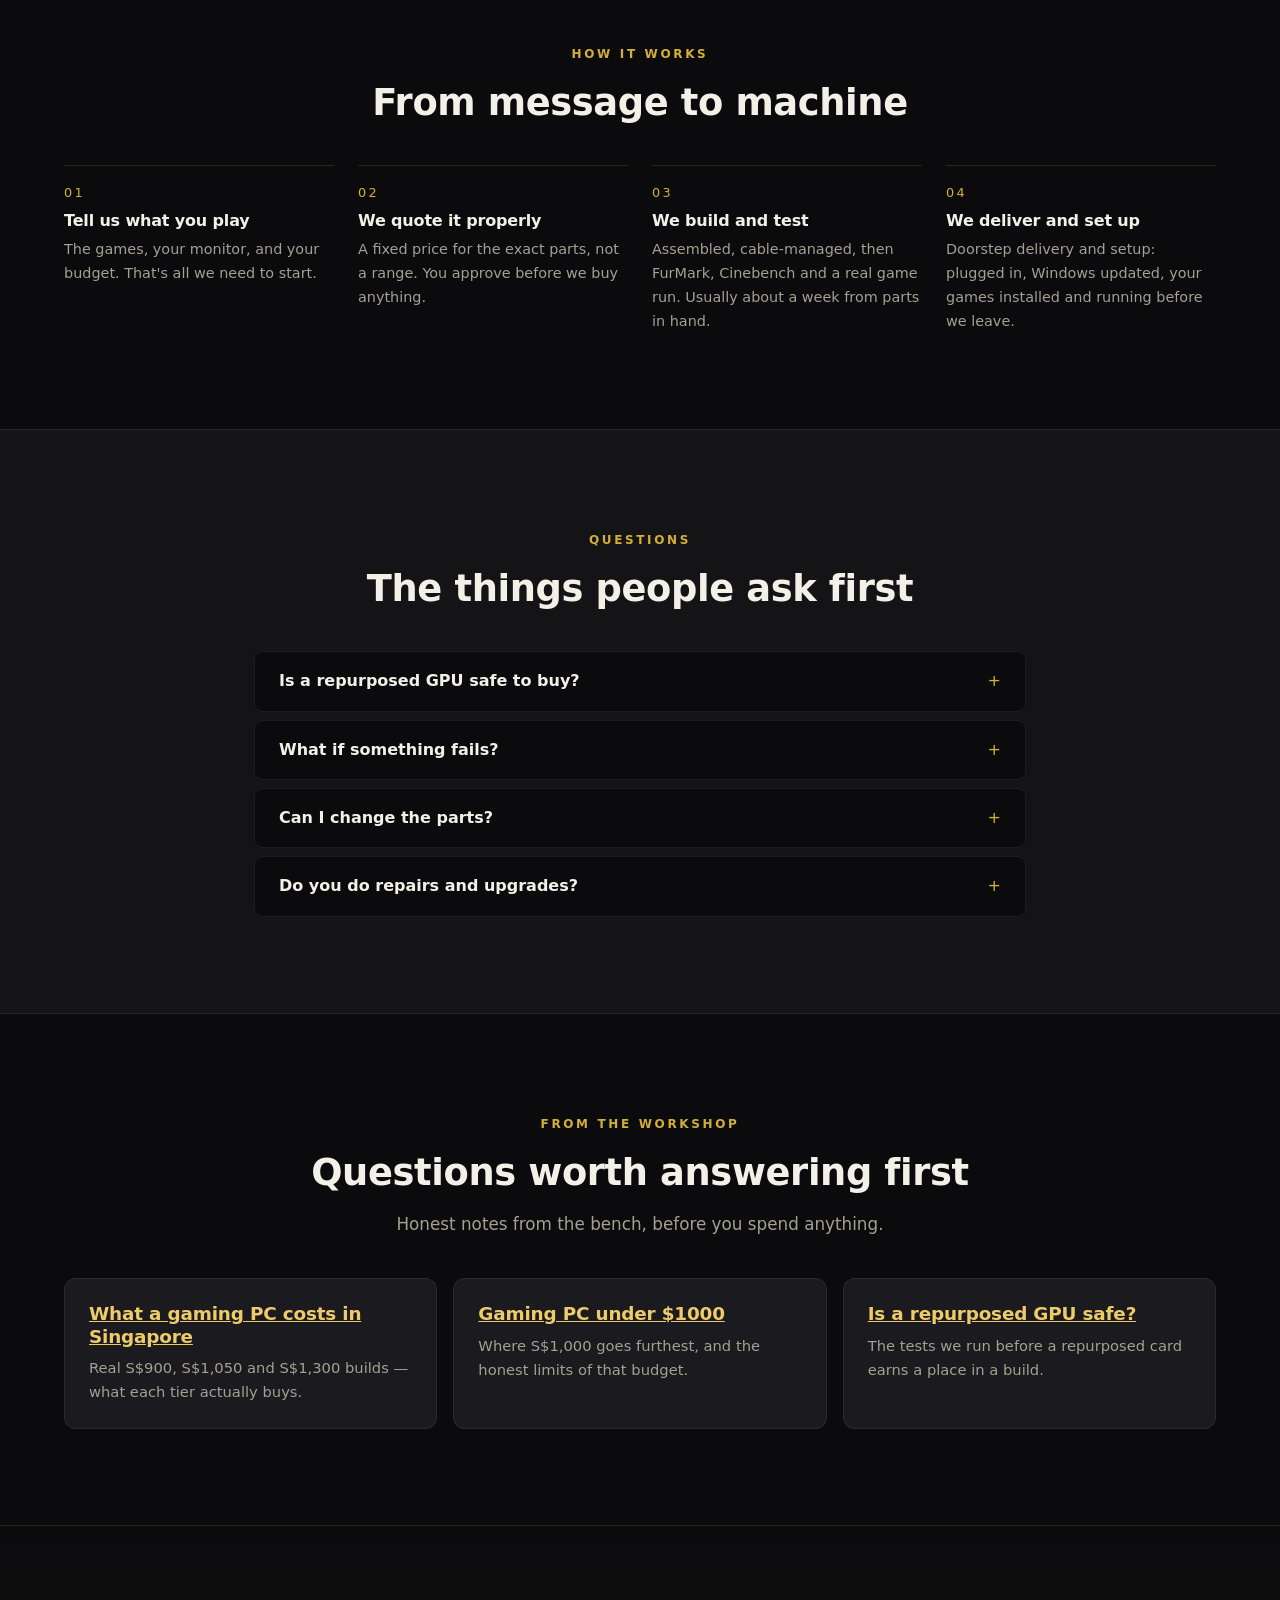
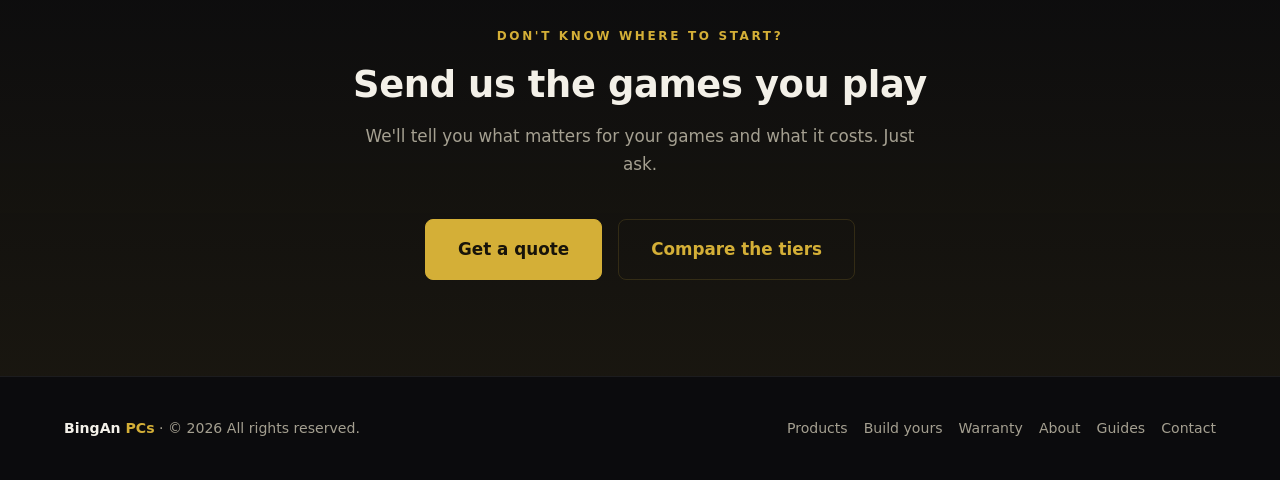
==== commit 6890338a: "Replace lightning hero mark with the BingAn logo" ====
--- a/index.html
+++ b/index.html
@@ -156,9 +156,7 @@
       <div class="container hero-media">
         <img class="hero-image" src="assets/images/hero.jpg" alt="Budget gaming PC in Singapore: a DarkFlash DS900M with tempered glass panels and ARGB fans" width="2100" height="900" fetchpriority="high" />
         <div class="hero-mark" aria-hidden="true">
-          <svg viewBox="0 0 32 32" fill="none" aria-hidden="true">
-            <path d="M18 3 7 18h6l-1 11 12-16h-6l1-10z" fill="#d4af37" stroke="#a8811f" stroke-width="1.2" stroke-linejoin="round"/>
-          </svg>
+          <img src="assets/images/logo.png" alt="" width="58" height="58" />
           <span>BingAn <em>PCs</em></span>
         </div>
       </div>
--- a/css/styles.css
+++ b/css/styles.css
@@ -139,10 +139,10 @@
   position: absolute; left: 9%; top: 50%; transform: translateY(-50%);
   display: flex; align-items: center; gap: 0.9rem; pointer-events: none;
 }
-.hero-mark svg { width: 58px; height: 58px; filter: drop-shadow(0 2px 10px rgba(0,0,0,.25)); }
+.hero-mark img { width: 58px; height: 58px; display: block; border-radius: 8px; filter: drop-shadow(0 2px 10px rgba(0,0,0,.25)); }
 .hero-mark span { font-size: clamp(1.5rem, 3vw, 2.4rem); font-weight: 700; letter-spacing: -0.02em; color: #17130a; }
 .hero-mark em { font-style: normal; color: #a8811f; }
-@media (max-width: 760px) { .hero-mark { left: 6%; gap: 0.5rem; } .hero-mark svg { width: 34px; height: 34px; } }
+@media (max-width: 760px) { .hero-mark { left: 6%; gap: 0.5rem; } .hero-mark img { width: 34px; height: 34px; } }
 .hero-image { width: 100%; border-radius: var(--radius); border: 1px solid var(--color-line-soft); }
 
 /* ---------- Buttons ---------- */
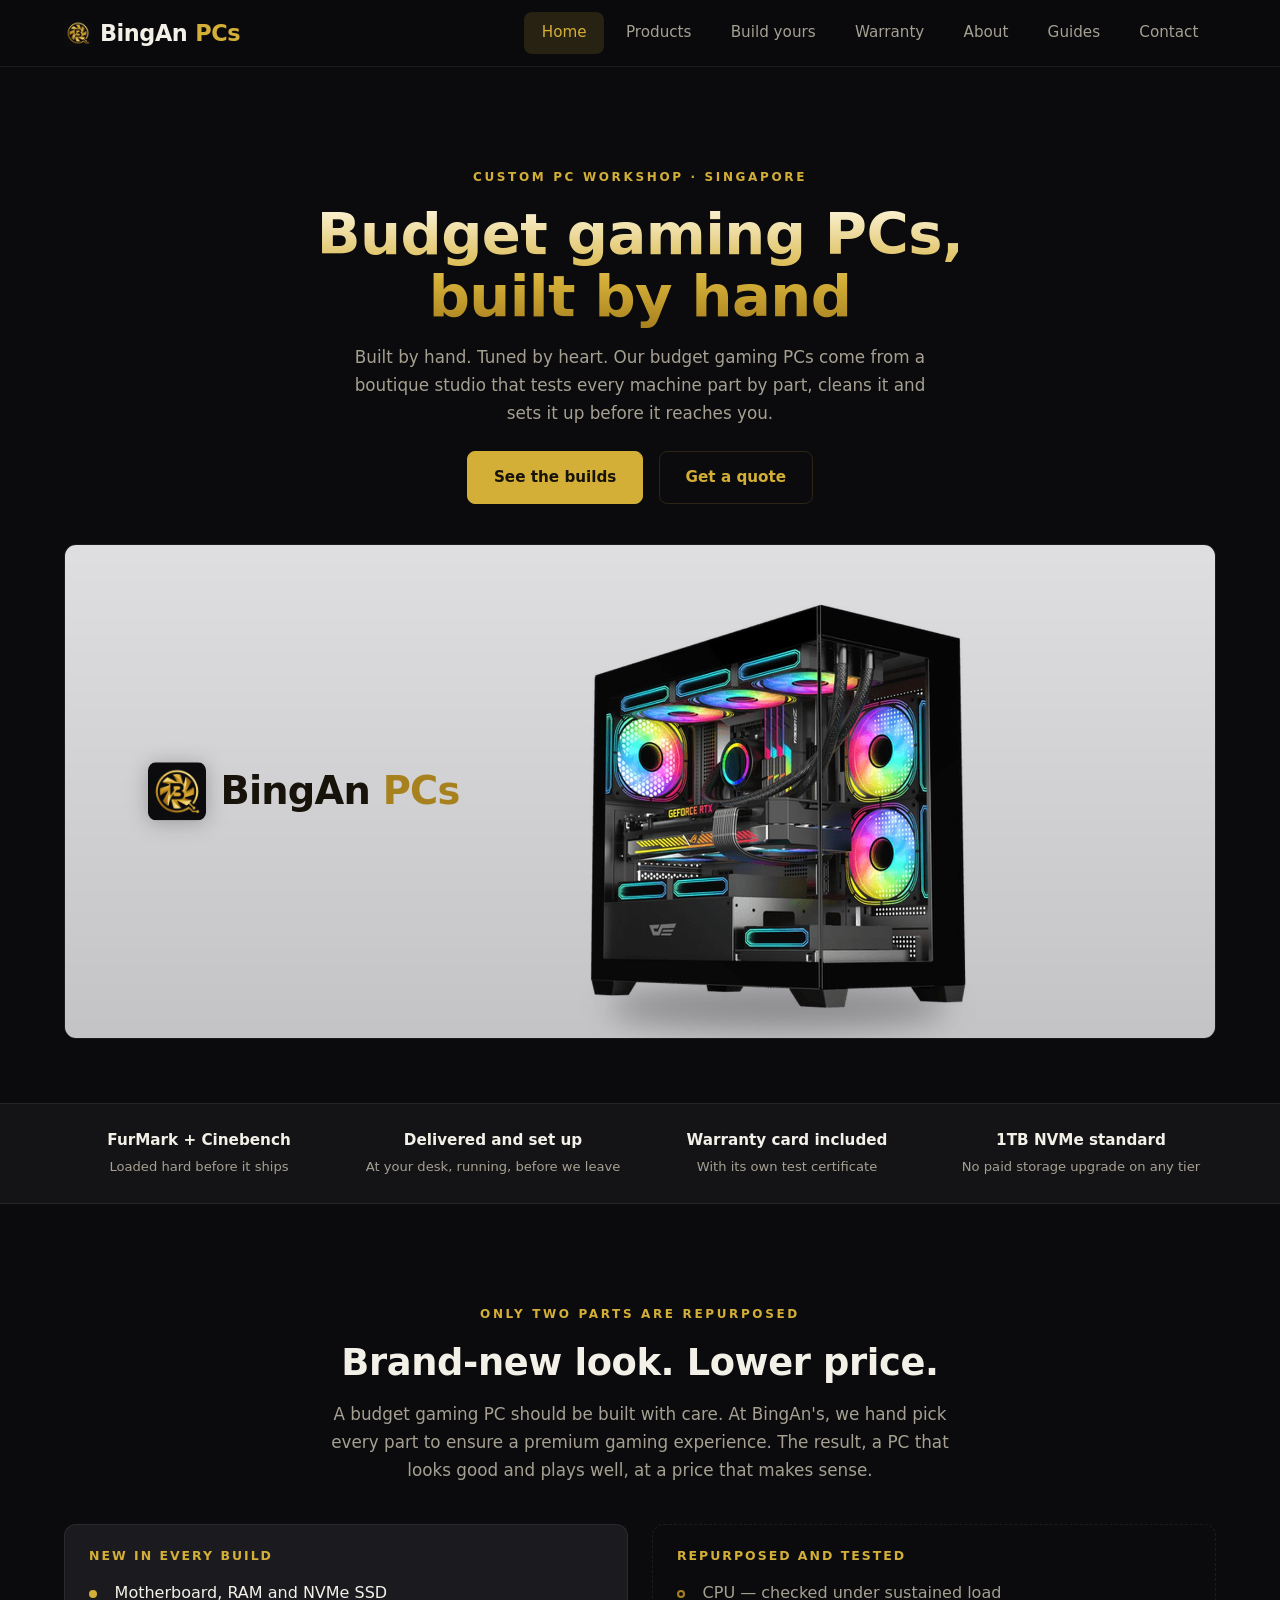
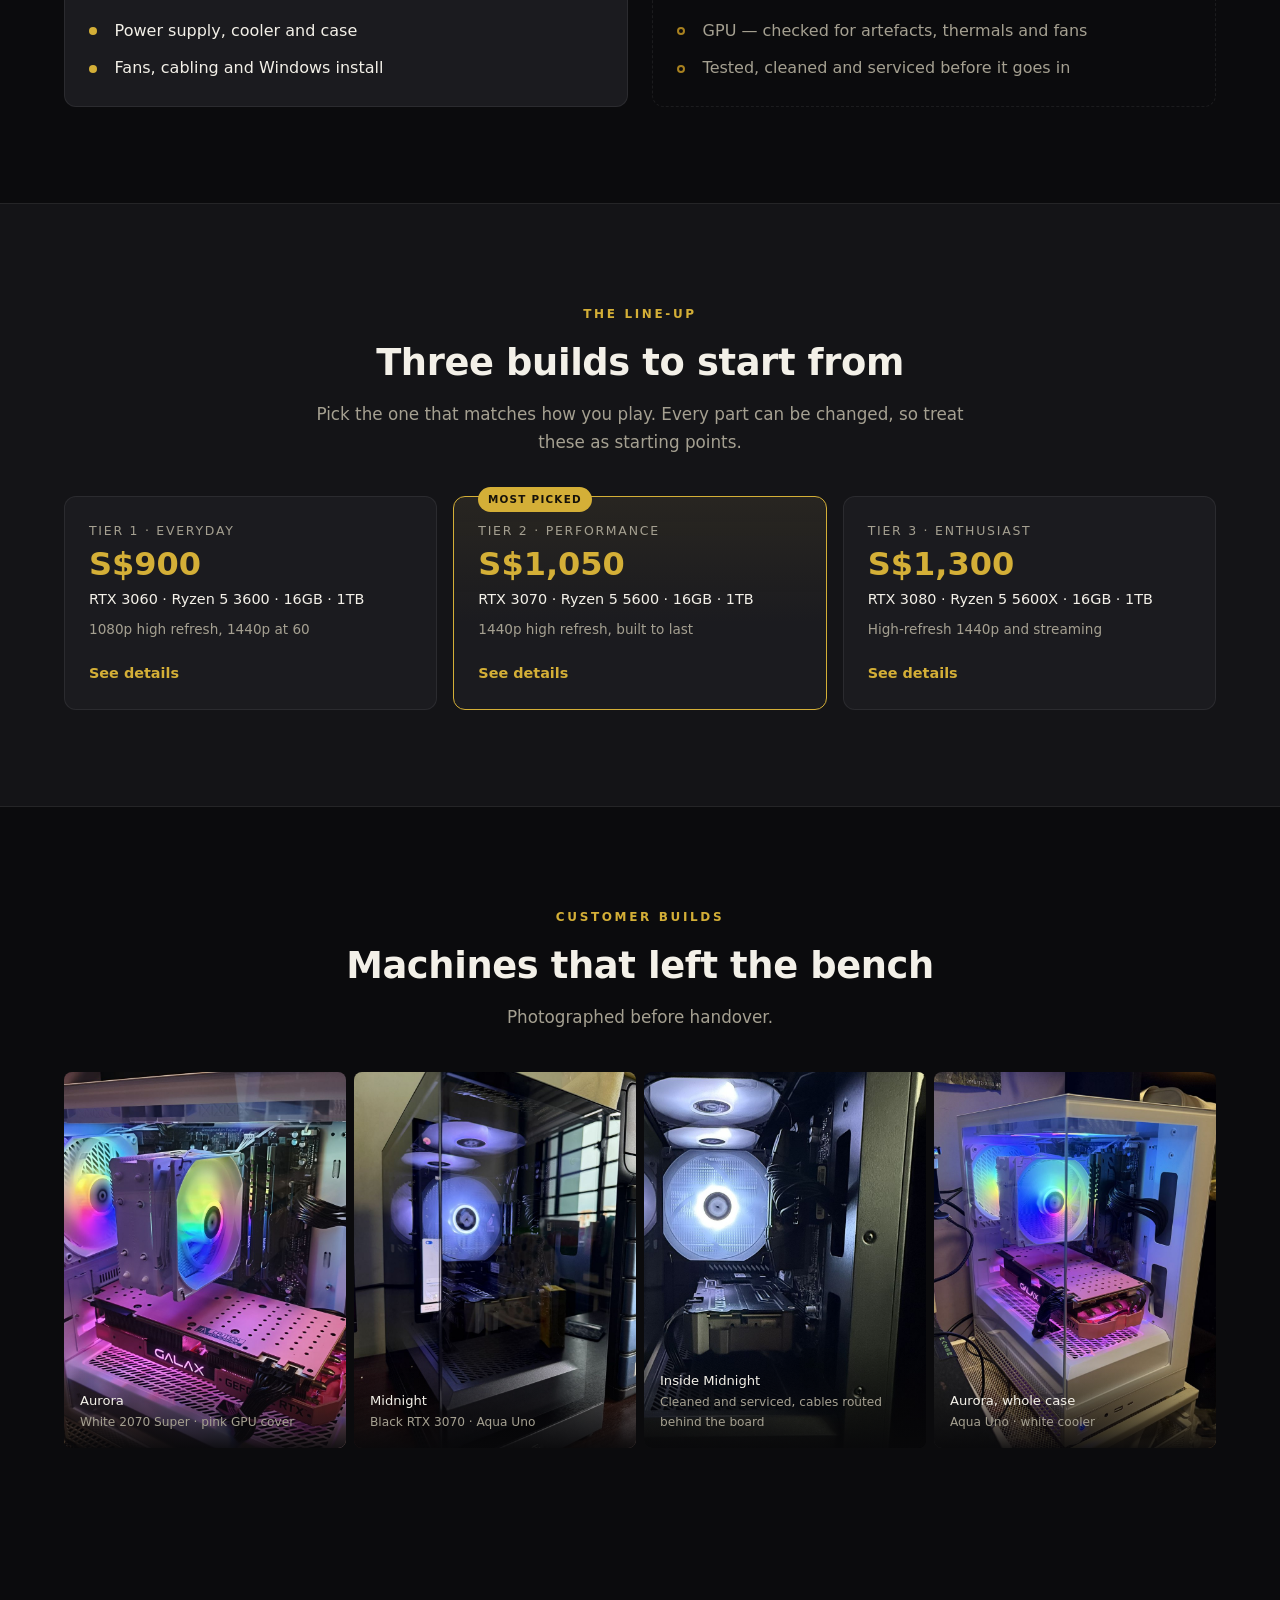
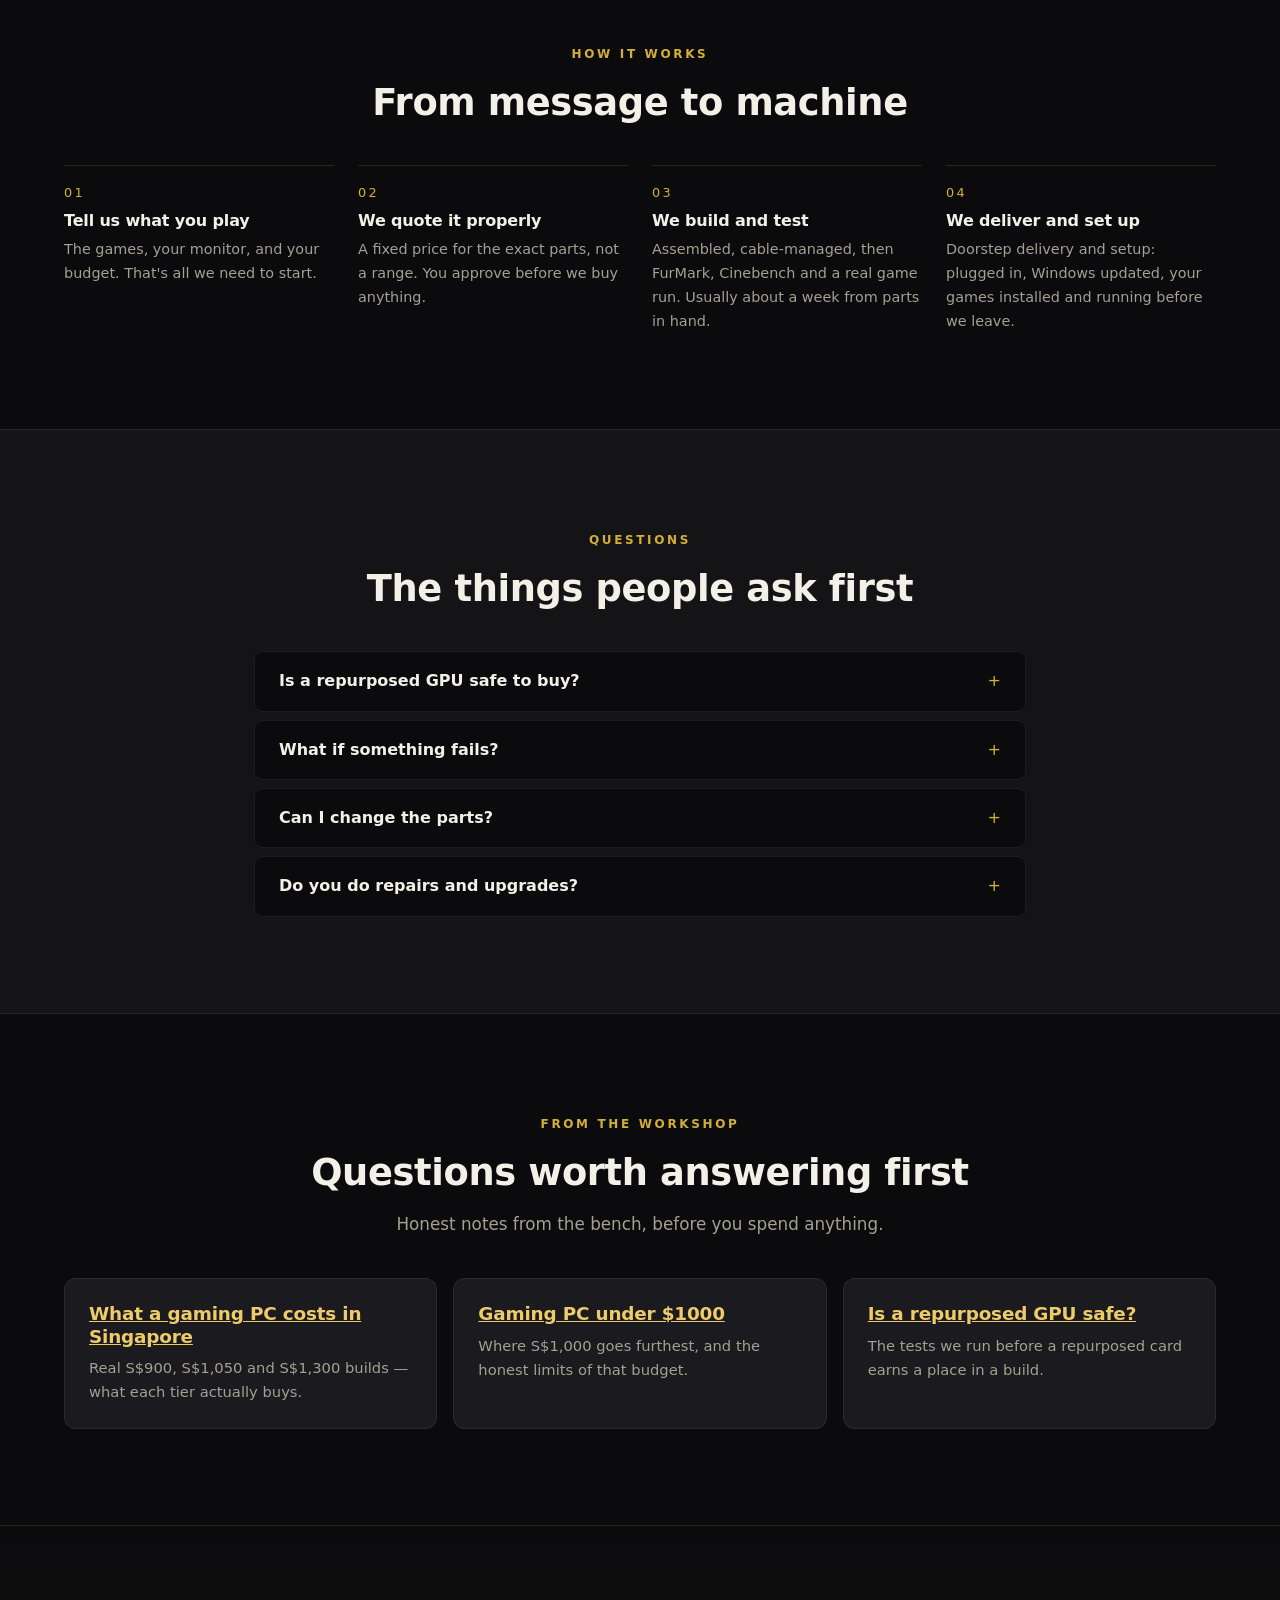
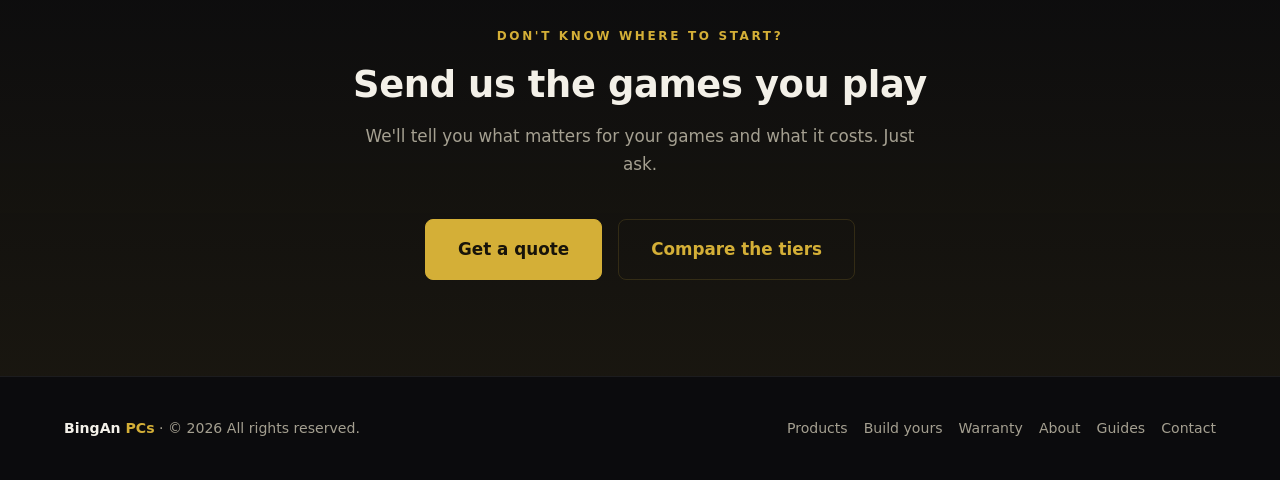
==== commit a9243103: "Restore the warranty-card trust item so the strip fills all four slots" ====
--- a/index.html
+++ b/index.html
@@ -166,7 +166,7 @@
       <div class="container trust-grid">
         <div class="trust-item"><strong>FurMark + Cinebench</strong><span>Loaded hard before it ships</span></div>
         <div class="trust-item"><strong>Delivered and set up</strong><span>At your desk, running, before we leave</span></div>
-        <!-- <div class="trust-item"><strong>Warranty card included</strong><span>---</span></div> -->
+        <div class="trust-item"><strong>Warranty card included</strong><span>With its own test certificate</span></div>
         <div class="trust-item"><strong>1TB NVMe standard</strong><span>No paid storage upgrade on any tier</span></div>
       </div>
     </section>
